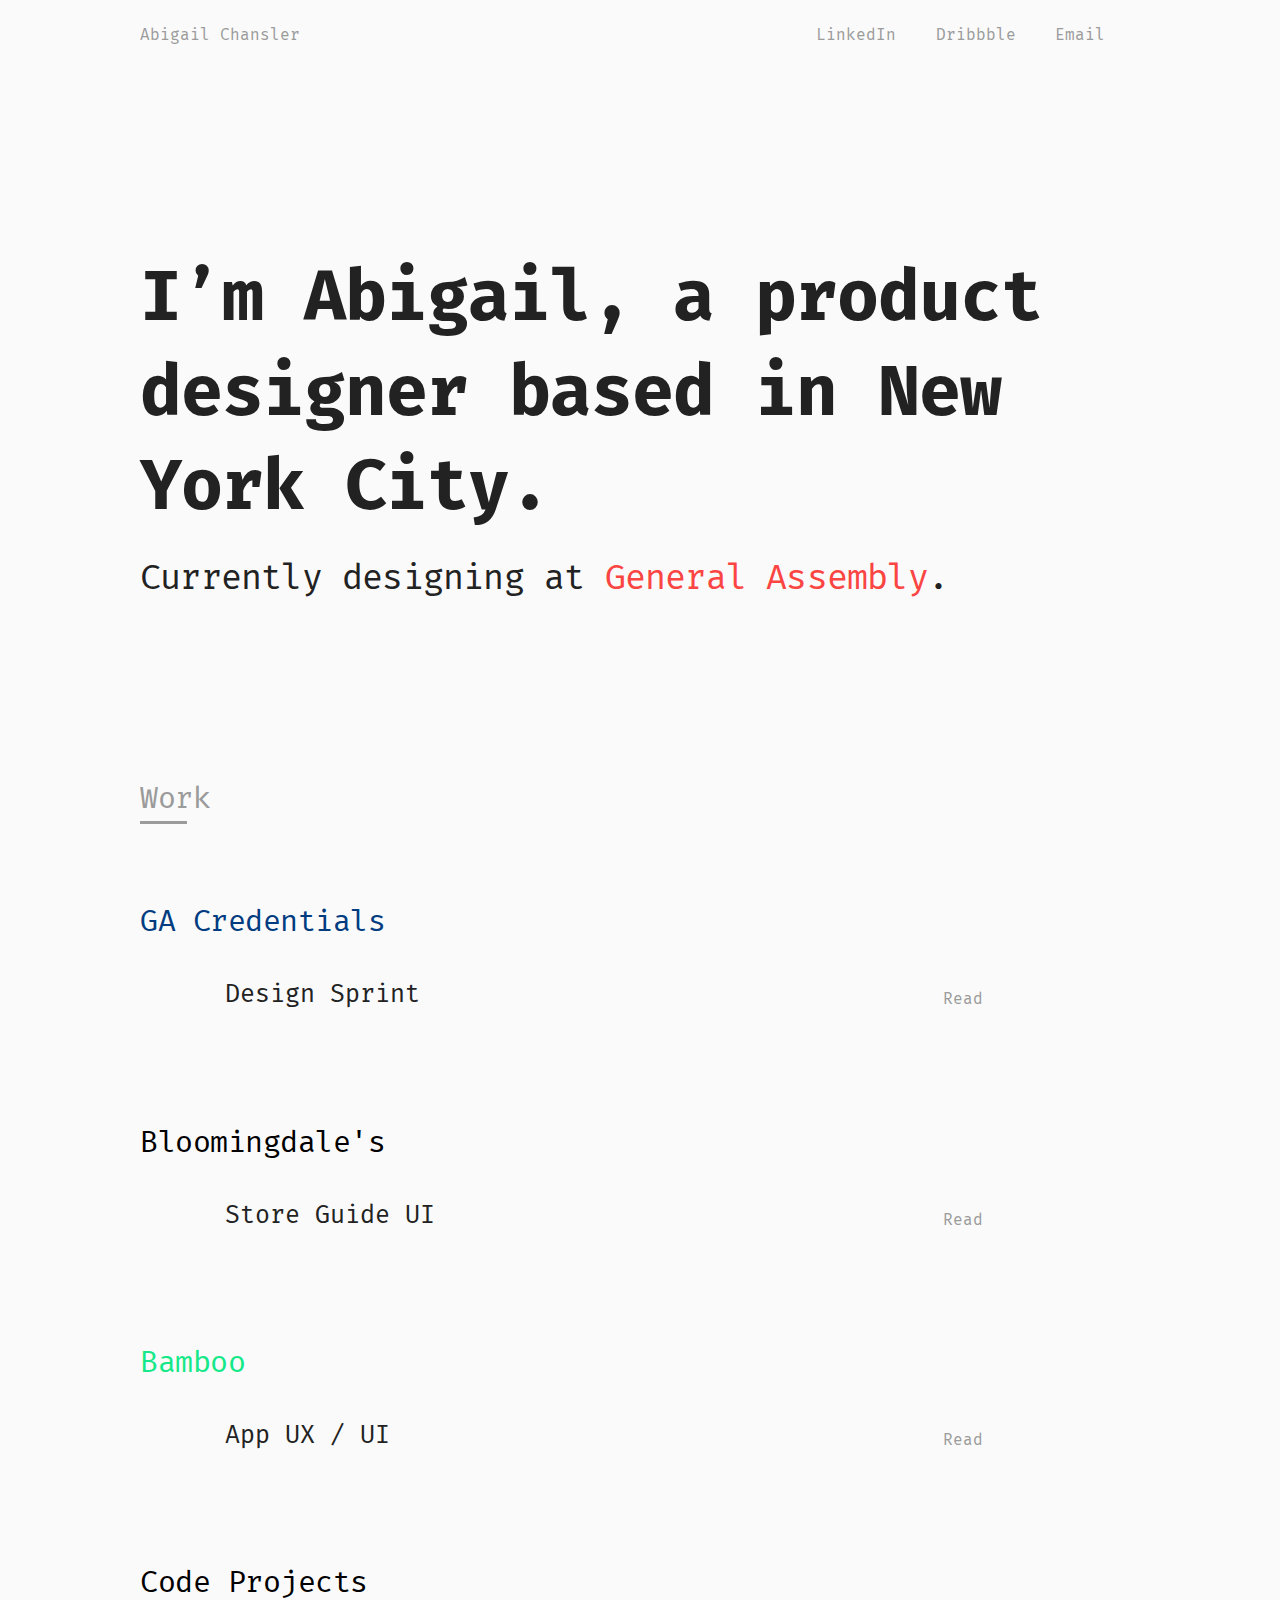
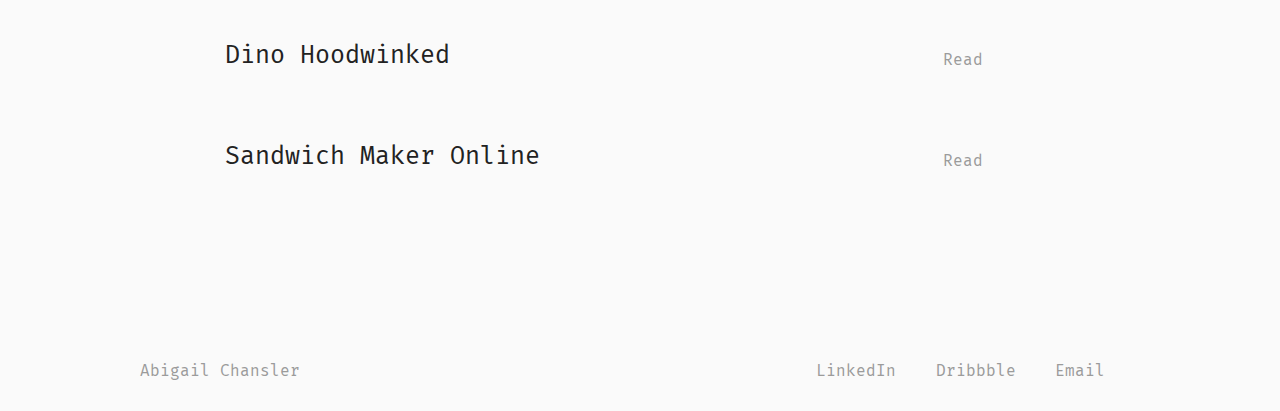
==== index.html @ c6ce8532 "fixed redlines" ====
<!DOCTYPE html>
<html lang="en">
<head>

  <!-- Basic Page Needs
  –––––––––––––––––––––––––––––––––––––––––––––––––– -->
  <meta charset="utf-8">
  <title>Abigail Chansler :)</title>
  <meta name="description" content="">
  <meta name="author" content="">

  <!-- Mobile Specific Metas
  –––––––––––––––––––––––––––––––––––––––––––––––––– -->
  <meta name="viewport" content="width=device-width, initial-scale=1">

  <!-- FONT
  –––––––––––––––––––––––––––––––––––––––––––––––––– -->
  <link href="https://fonts.googleapis.com/css?family=Fira+Mono:400,700|Open+Sans" rel="stylesheet">

  <!-- CSS
  –––––––––––––––––––––––––––––––––––––––––––––––––– -->
  <link rel="stylesheet" href="css/normalize.css">
  <link rel="stylesheet" href="css/skeleton.css">
  <link rel="stylesheet" href="css/style.css">

  <!-- Favicon
  –––––––––––––––––––––––––––––––––––––––––––––––––– -->
  <link rel="icon" type="image/png" href="images/favicon.png">

</head>
<body>

  <!-- Primary Page Layout
  –––––––––––––––––––––––––––––––––––––––––––––––––– -->
  <div class="container">
    <div class="row">
      <div class = "nav">
        <div class = "five columns">
          <p class = "footerType">Abigail Chansler</p>
        </div>
        <div class = "seven columns u-pull-right right mobileAlign">
          <a href = "https://www.linkedin.com/in/abigail-chansler-6417b580/" target = "blank" class = "marginNav linkedIn">LinkedIn</a>
          <a href = "https://dribbble.com/abigail-chansler" target = "blank" class = "marginNav dribbble">Dribbble</a>
          <a onclick="copyToClipboard('#copy')" target="_top" class = "marginNav email">Email</a>
          <p class = 'show' id = "copy">aachansler@gmail.com </p>
          <!-- change this to a hover with email address -->
        </div>
      </div>
    </div>
    <div class = "row">
      <div class = "twelve columns hero">
        <h1>I’m Abigail, a product designer based in New York City.</h1>
        <h4 class = "mobilePad">Currently designing at <a href = "https://generalassemb.ly/" target = "blank" class = "gaColor">General Assembly</a>.</h4>
      </div>
    </div>
    <div class="row" id = "work">
      <div class = "one columns">
        <h5 class = "workType">Work</h5>
      </div>
    </div>
    <div class = "row">
        <div class = "twelve columns">
        <h5><a href = "https://generalassemb.ly/credentials" class = "credsColor" target = "blank">GA Credentials</a></h5>
        </div>
      </div>
        <div class = "row">
          <div class = "twelve columns caseStudy caseStudyTop designTitle title">
            <div class = "six columns title">
              <h6 class = "fe1SprintTitle">Design Sprint<span class = "designSprintFullStudy show"> (kind of)</span></h6></a>
            </div>
            <div class = "five columns link">
              <a class = "u-pull-right read designSprintFullStudyReadLink closeDesign">Read</a>
            </div>
          </div>
        </div>
        <div class = "designSprintFullStudy show">
          <div class = "row">
            <div class = "twelve columns">
              <p>Credentials is an assessment tool where individuals can take assessments in web development, digital marketing, or data science and analytics to show their true skills in those fields. The assessments are most commonly used as part of a company's hiring process or in company wide employee training training.</span></p>
              <p>Usage of our Front End Web Development Level 1 assessment, which tests skills in HTML and CSS, was increased drastically and we needed to build a way to allow test takers to view their score, and understand why they received that grade.
                Because we needed a solution quickly, I proposed that we try a Design Sprint. The whole team couldn’t take a week off of their work to help so I came up with a shortened version that fit our needs. The Sprint consisted of 5 day, each day being dedicated to a different part of the process.
              </p>
            </div>
          </div>
          <div class = "row">
            <div class = "twelve columns">
              <h6 class = "sectionHeading">Day 1 - Problem Understanding Day</h6>
            </div>
          </div>
          <div class = "row">
            <div class = "twelve columns">
              <p>Day 1 was dedicated to understanding the problem that we set out to solve. After reviewing product requirements, I reviewed research, user interviews, and usability testing notes from a similar feature that we had previously built. Armed with this information, I was able to define the users that would interact with this new feature, and create simple user flows that the team could use as a jumping off point when we all got together. </p>
              <p>After working through a “How Might We” exercise, I came away with a defined problem to solve, that we referred back to multiple times during the 5 day sprint. I also recorded a list of questions that we hoped to answer after usability testing on day 5, which we added to along the week.</p>
            </div>
          </div>
          <div class = "row">
            <div class = "seven columns">
              <img class = "relative howmightweimage hideForMobile" src = "images/HowMightWeQuestions.png">
            </div>
            <div class = "five columns winningQuestionsBullets">
              <h6>Winning questions</h6>
              <ul>
                <li>How might we translate a number/score into a level of skill?</li>
                <li>How might we explain what the test taker had to do vs what the test taker did do?</li>
              </ul>
            </div>
          </div>
          <div class = "row">
            <div class = "twelve columns">
              <p>After we picked the questions that we wanted to focus on during this short time, I further defined the problem into a goal that we used as our north star. </p>
            </div>
          </div>
          <div class = "row">
            <div class = "eight columns">
              <img class = "offset-by-three columns definedProblemImage" src = "images/definedproblem.png">
            </div>
          </div>
          <div class = "row">
            <div class = "twelve columns">
              <p>After we had a defined problem that the team agreed on, I explored user flows from all of our users points of view.</p>
            </div>
          </div>
          <div class = "row">
            <div class = "two columns">
              <small class = "candidateCaption">candidate</small>
            </div>
            <div class = "ten columns">
              <img class = "relative flows" src = "images/candidate-does-well.png">
            </div>
          </div>
          <div class = "row">
            <div class = "two columns">
              <small class = "thmCaption">technical hiring manager</small>
            </div>
            <div class = "ten columns">
              <img class = "relative flows" src = "images/HM-did-well.png">
            </div>
          </div>
          <div class = "row">
            <div class = "two columns">
              <small class = "recruiterCaption">recruiter</small>
            </div>
            <div class = "ten columns">
              <img class = "relative flows" src = "images/recruiter-did-well.png">
            </div>
          </div>
          <div class = "row">
            <div class = "twelve columns">
              <p>We also kept a list of questions that we wanted to answer by the end of the sprint, and updated this list daily.</p>
            </div>
          </div>
          <div class = "row">
            <div class = "eight columns">
              <img class = "offset-by-three columns" src = "images/questions-we-want-answered.png">
            </div>
          </div>
          <div class = "row">
            <div class = "twelve columns">
              <h6 class = "sectionHeading">Day 2 - <span class = "strikethrough">Sketch Day</span> Example Collection Day</h6>
            </div>
          </div>
          <div class = "row">
            <div class = "twelve columns">
              <p> The original plan on day 2 was to hold a workshop with my product team where we could all get together and sketch our ideas, but because my team wasn’t focusing on the sprint full time, we ended up using Day 2 as a inspiration and example collecting day, so they could continue with their work. Because half of my team was remote, I compiled the examples together in a Google Slide presentation, so everyone could contribute.</p>
            </div>
          </div>
          <div class = "row example">
            <div class = "one column">
              <small class = "exampleType">ex.1</small>
            </div>
            <div class = "five columns">
              <img src = "images/example_1.png">
            </div>
            <div class = "one column">
              <small class = "exampleType">ex.2</small>
            </div>
            <div class = "five columns">
              <img src = "images/example_2.png">
            </div>
          </div>
          <div class = "row example">
            <div class = "one column">
              <small class = "exampleType">ex.3</small>
            </div>
            <div class = "five columns">
              <img src = "images/example_3.png">
            </div>
            <div class = "one column">
              <small class = "exampleType">ex.4</small>
            </div>
            <div class = "five columns">
              <img src = "images/example_4.png">
            </div>
          </div>
          <div class = "row example">
            <div class = "one column">
              <small class = "exampleType">ex.5</small>
            </div>
            <div class = "five columns">
              <img src = "images/example_5.png">
            </div>
            <div class = "one column">
              <small class = "exampleType">ex.6</small>
            </div>
            <div class = "five columns">
              <img src = "images/example_6.png">
            </div>
          </div>
          <div class = "row">
            <div class = "twelve columns">
              <h6 class = "sectionHeading">Day 3 - Sketch Day</h6>
            </div>
          </div>
          <div class = "row">
            <div class = "twelve columns">
              <p>On day 3 I held a workshop with the everyone on the team so that we could share our collected inspiration, and start sketching. When we shared our examples, we told the group why we thought that it was a successful solution, and each jotted down a few rough ideas that we could reference while sketching. We then started the Crazy 8 exercise, where everyone takes a piece of paper, break it into 8 sections, and sketches an idea in a section for 1 minute.</p>
            </div>
          </div>
          <div class = "row example">
            <div class = "one column">
              <small class = "crazy8Type">crazy 8.1</small>
            </div>
            <div class = "five columns">
              <img src = "images/crazy8_1.png">
            </div>
            <div class = "one column">
              <small class = "crazy8Type">crazy 8.2</small>
            </div>
            <div class = "five columns">
              <img src = "images/crazy8_2.png">
            </div>
          </div>
          <div class = "row example">
            <div class = "one column">
              <small class = "crazy8Type">crazy 8.3</small>
            </div>
            <div class = "five columns">
              <img src = "images/crazy8_3.png">
            </div>
            <div class = "one column">
              <small class = "crazy8Type">crazy 8.4</small>
            </div>
            <div class = "five columns">
              <img src = "images/crazy8_4.png">
            </div>
          </div>
          <div class = "refinedSketches">
            <div class = "row">
              <div class = "twelve columns">
                <p>Next, each member of the group picked their favorite Crazy 8 to refine into a single idea. After we presented our refined sketches, we individually voted on the pieces that we thought most successfully solved the problem at hand. <a class = "blueLink seeVotes switchLinkVotes">See the votes ◕ ◡ ◕</a>.</p>
              </div>
            </div>
            <div class  = "row">
              <div class = "twelve columns">
                <img class = "votes show" src = "images/votes.png">
              </div>
              <div class = "twelve columns">
                <img class = "fullSketches" src = "images/full_sketches.png">
              </div>
            </div>
            <div class = "row">
              <div class = "five columns">
                <p class = "finalSketchExplaination">After the workshop ended, I took the components that had the highest votes, and create a final sketch that I would prototype on day 4 in addition to storyboards depicting how we would introduce the prototype to our usability testers, who represented all of our use types.
                  The final sketch was a score report that includes the test takers overall score, description of the assessment, tabs that display the test takers work at the required breakpoints, and a slider that allowed the user to compare their work against the design spec.
                </p>
                <div class = "relative prototypeScenarios">
                  <div class = "row">
                    <img class = "relative candidateScenarioImage scenarioWidth" src = "images/candidate_scenario_prototype_flow.png">
                  </div>
                  <small class = "scenarioMargin">candidate <br>scenario</small>
                  <div class = "row">
                    <img class = "relative scenarioWidth" src = "images/technicle_hiring_scenario_prototype_flow.png">
                  </div>
                  <small class = "scenarioMarginTech">technicle hiring <br>manager scenario</small>
                  <div class = "row">
                    <img class = "relative scenarioWidth" src = "images/non_tech_scenario_prototype_flow.png">
                  </div>
                  <small class = "scenarioMargin">recruiter <br>scenario</small>
                </div>
              </div>
              <div class = "two columns">
                <small class = "finalSketchCaption">final sketch</small>
              </div>
              <div class = "five columns">
                <img class = "relative finalSketchImage" src = "images/fullSketchDesignSprint.png">
              </div>
            </div>
            <div class = "row">
              <div class = "twelve columns">
                <h6 class="sectionHeading">Day 4 - Prototype Day</h6>
                <p>Because of the interactive components of the design, I couldn't find a prototyping tool that would allow me to create a realistic mockup quickly so I decided to prototype using code. You can explore the prototype below.</p>
                <p>I also create interview scenarios and scripts to prepare for day 5.</p>
              </div>
            </div>
            <div class = "row">
              <div class = "three columns">
                <small class = "scenariosScriptsCaption">scenarios for testing</small>
              </div>
              <div class = "nine columns">
                <img class = "scenariosScripts"src = "images/testing_scenarios.png">
              </div>
            </div>
            <div class = "row">
              <small>prototype</small>
            </div>
            <div class = "row">
              <div class = "twelve columns">
                <img class = "redlines hideForClickRedlines" src = "images/redlines.png">
              </div>
            </div>
            <div class = "row" id = "prototype">
              <div class = "twelve columns">
                <iframe scrolling="no" src="prototype/index.html">
                  <p>Your browser does not support iframes :(.</p>
                </iframe>
              </div>
            </div>
            <div class = "row">
              <div class = "twelve columns">
                <h6 class = "sectionHeading">Day 5 - Usability Test Day</h6>
                <p>We held usability tests with people that represented each of our personas: a non technical hiring manager, a engineering manager, and a test taker.<a href = "#prototype" class="blueLink switchLinkFeedback" id = "seeRedlines"> Look at the feedback ๏_๏</a>.</p>
              </div>
            </div>
            <div class = "row">
              <div class = "twelve columns">
                <h6 class = "sectionHeading">Post Sprint</h6>
                <p>Because of the great feedback that we got on the prototype, we were able to make the necessary changes to ship a really clear page to our clients quickly. I’m still monitoring interaction through heatmaps, and user feedback and we’ll keep iterating on this as necessary. The final score report is below.   </p>
              </div>
            </div>
            <div class = "row finalScoreReport">
              <div class = "twelve columns">
                <img src = "images/final_score_report.png">
              </div>
            </div>
            <div class = "row">
              <div class = "twelve columns">
                <h4 class = "thankYouCopy">Thank you! Read more &#8595;</h4>
              </div>
            </div>
        </div>
        </div>

<!-- this is the end of the accordion div for creds -->

    <div class = "row">
      <div class = "twelve columns">
        <h5 class = "menuTitle"><a href = "https://www.bloomingdales.com/" target = "blank" class = "blackColor">Bloomingdale's</a></h5>
      </div>
      <div class = "accordion">
        <div class = "twelve columns caseStudy caseStudyTop bloomingdalesTitle title">
        <div class = "six columns noMarginLeft">
          <h6 class = "bloomingdalesTitle">Store Guide UI</h6>
        </div>
        <div class = "five columns">
          <a class = "u-pull-right read bloomingdalesFullStudyReadLink closeBloomingdales">Read</a>
        </div>
      </div>
        <div class = "bloomingdalesFullCaseStudy show">
      <div class = "row">
        <div class = "twelve columns">
          <p>The Bloomingdale’s brick and mortar stores are a constant source of confusion for both customers and store associates. For customers, the sheer size of the stores can be intimidating, and searching for a specific brand in a sea clothing can be extremely time consuming. Store associates are constantly asked the same logistical questions, which distracts them from helping customers shop and purchase items. Because of these issues, Bloomingdale's requested that we design a Store Guide for the app that would alleviate some of the customer in-store pain points, and that could be built upon with future iterations.</p>
        </div>
      </div>
      <div class = "row">
        <div class = "twelve columns">
          <img src = "images/0_all_store_mode.png">
        </div>
      </div>
      <div class = "row">
        <div class = "twelve columns">
          <h6 class = "sectionHeading">Marketorial</h6>
          <p>To announce the new feature, I designed a “marketorial” page when the user opens the app for the first time after the Store Guide is launched. The user will be able to interact with the Store Guide on this screen.</p>
        </div>
      </div>
      <div class = "row AppImages">
        <div class = "four columns offset-by-four">
          <img src = "images/1_mareketorial.gif">
        </div>
      </div>
      <div class = "row AppImages">
        <div class = "four columns">
          <img src = "images/2_banner_home.gif">
        </div>
        <div class = "four columns">
          <img src = "images/3_store_mode.png">
        </div>
        <div class = "four columns">
          <img src = "images/4_banner_pdp.png">
        </div>
      </div>
      <div class = "row">
        <div class = "twelve columns">
          <h6 class = "sectionHeading">Store Guide</h6>
          <p>The actual Store Guide page answers the questions that customers ask associates most frequently in the store. Customers would often ask about specific products, but could rarely find an associate to help them, so we surfaced that "scan an item" feature, which was previously hidden in the search bar on the homepage of the app. This allows the user to get more product information, such as size and color availability on their own.</p>
        </div>
      </div>
      <div class = "row AppImages">
        <div class = "four columns">
          <img src = "images/store_mode_guide1.png">
        </div>
        <div class = "four columns">
          <img src = "images/store_mode_guide2.png">
        </div>
        <div class = "four columns">
          <img src = "images/store_mode_guide3.png">
        </div>
      </div>
      <div class = "row">
        <div class = "twelve columns">
          <h6 class = "sectionHeading">Finding Store Details</h6>
          <p>Finding store details, and exactly what that designers a store sold, was a huge problem for customers that prefer to shop in store rather than online. We implemented a find a store page that can be accessed outside of the stores, and would save the store that was visited the most frequently under “My Preferred Store”. Within the store details, the user can view the Store Directory, which would show the user the brands that are sold in a particular store.</p>
        </div>
      </div>
      <div class = "row AppImages">
        <div class = "four columns">
          <img src = "images/find_a_store.png">
        </div>
        <div class = "four columns">
          <img src = "images/store_details1.png">
        </div>
        <div class = "four columns">
          <img src = "images/store_directory.png">
        </div>
      </div>
      <div class = "row">
        <div class = "twelve columns">
          <h6 class = "sectionHeading">Notification Inbox</h6>
          <p>The idea of personalization at Bloomingdale’s is growing, so we wanted to let our app users know about things that are relevant to them, such as specific sales and events. The demand for the “Buy Online, Pickup in Store” feature is also increasing, but as is the confusion around where exactly to pick up the items as each store is different. To give individual users exactly the information they need that's personal to them,we designed a notification center that can be accessed on the homepage of the app.</p>
        </div>
      </div>
      <div class = "row AppImages">
        <div class = "four columns">
          <img src = "images/message_home.png">
        </div>
        <div class = "four columns">
          <img src = "images/notifications_inbox.png">
        </div>
        <div class = "four columns">
          <img src = "images/empty_inbox.png">
        </div>
      </div>
      <div class = "row">
        <div class = "twelve columns">
          <h4 class = "thankYouCopy">Thank you! Read more &#8595;</h4>
        </div>
      </div>
    </div>

    <div class = "row">
        <div class = "twelve columns">
          <h5 class = "menuTitle"><a href = "http://bamboochat.co/" target = "blank" class = "bambooColor">Bamboo</a><span class = "bambooFullStudy show"> is a chat app that allows users to get paired up with other users to achieve their goals.</span></h5>
        </div>
          <div class = "twelve columns caseStudy caseStudyTop bambooTitle title">
            <div class = "six columns noMarginLeft">
              <h6 class = "bambooTitle">App UX / UI</h6>
            </div>
            <div class = "five columns">
              <a class = "u-pull-right read bambooFullStudyReadLink closeBamboo">Read</a>
            </div>
          </div>
        <div class = "row bambooFullCaseStudy show">
          <div class = "twelve columns">
            <p>With 47% of Americans setting a New Years resolution annually, and only 8% following through with their goals, it’s obvious that something is missing. With all of the goal keeping apps out there, it’s clear that tracking your goal isn't the problem. As we dove deeper, we found that people who are embedded in social groups that are encouraging and supportive actually stick to their goals, and make positive changes. With this information in mind, we created Bamboo, an iOS chat app that pairs people together, so that they can help one another achieve their goals.</p>
          </div>
          <div class = "row">
            <div class = "twelve columns">
              <h6 class = "sectionHeading">Wireframes</h6>
              <p>Because not only setting out to achieve your goal, but helping someone else along the way can be intimidating, I design Bamboo’s user journey to be purposefully simple and familiar. When the user signs up for the first time, they are introduced to BamBot, a bot that walks them through the sign up process through a chat, familiarizing the user with this format. BamBot is an important part of Bamboo, as he introduces the user to their buddy, and also checks up on the user throughout their time using the app, prompting interactions with their buddy.</p>
            </div>
          </div>
          <div class = "row">
            <div class = "twelve columns">
              <img class = "bambooWirefamesImage" src = "images/wireframes_bamboo.png">
            </div>
          </div>
          <div class = "row">
            <div class = "twelve columns">
              <h6 class = "sectionHeading">Visual Design</h6>
              <p>Starting on a lofty goal can be scary, so I designed Bamboo to feel fun and friendly. For the logo and icon, I wanted Bamboo to stand out in a sea of other messaging apps, who’s ubiquitous chat icons made the individual apps feel like one in the same, but to also make the user know that Bamboo is a messaging app. To achieve this, I combined the shapes of a chat bubble and a leaf. I also created a friendly panda mascot, who is used to describe Bamboo’s process and the most popular goals, working out more, eating healthier, and saving money.</p>
            </div>
          </div>
          <div class = "row">
            <div class = "twelve columns">
              <h6 class = "sectionHeading">Mascots</h6>
              <img class = "mascotsImage" src = "images/mascots_bamboo.png">
            </div>
          </div>
          <!-- visual design  -->
          <div class = "row">
            <div class = "twelve columns">
              <h6 class = "sectionHeading">App Design</h6>
            </div>
          </div>
          <div class = "row">
            <div class = "four columns offset-by-four columns">
              <img src = "images/0_landing_page_1.png">
            </div>
          </div>
          <div class = "row AppImages">
            <div class = "four columns">
              <img src = "images/1_onboarding_1.png">
            </div>
            <div class = "four columns">
              <img src = "images/2_onboarding_2.png">
            </div>
            <div class = "four columns">
              <img src = "images/3_onboarding_3.png">
            </div>
          </div>
          <div class = "row AppImages">
            <div class = "four columns">
              <img src = "images/4_sign_in-.png">
            </div>
            <div class = "four columns">
              <img src = "images/4.1_sign_in_filled.png">
            </div>
            <div class = "four columns">
              <img src = "images/4.2_sign_in_error.png">
            </div>
          </div>
          <div class = "row AppImages">
            <div class = "four columns bambooAppDescriptionsCheckup">
              <h6>Sign Up</h6>
              <p>To get the user adjusting to interacting with BamBot right away, the sign up process is in the form of a chat.</p>
            </div>
            <div class = "four columns">
              <img src = "images/5_bambot_chat.png">
            </div>
            <div class = "four columns">
              <img src = "images/bamboo_btn_interaction.gif">
            </div>
          </div>
          <div class = "row AppImages">
            <div class = "four columns">
              <img src = "images/5.3_bambot_chat.png">
            </div>
            <div class = "four columns">
              <img src = "images/5.4_bambot_chat_keyboard.png">
            </div>
            <div class = "four columns">
              <img src = "images/5.5_bambot_chat.png">
            </div>
          </div>
          <div class = "row AppImages">
            <div class = "four columns bambooAppDescriptionsCheckup">
              <h6>Check Up</h6>
              <p>BamBot will checkup on the user throughout their goal to make sure that they are on track, and to prompt the two buddies to talk to one another.</p>
            </div>
            <div class = "four columns">
              <img src = "images/6_bambot_chat_checkup.png">
            </div>
            <div class = "four columns">
              <img src = "images/6.3_bambot_chat_checkup_btn_interaction.png">
            </div>
          </div>
          <div class = "row AppImages">
            <div class = "four columns bambooAppDescriptionsGoal">
              <h6>Goal Hub</h6>
              <p>The Hub is where the user can track at their progress and find the chats that correlate to their goal. I designed an active Hub screen, a completed Hub screen, and an empty Hub screen.</p>
            </div>
            <div class = "four columns">
              <img src = "images/7_multiple_goals.png">
            </div>
            <div class = "four columns">
              <img src = "images/8_filled_hub_one_goal.png">
            </div>
          </div>
          <div class = "row AppImages">
            <div class = "four columns">
              <img src = "images/8.1_hub_goal_complete_one_goal.png">
            </div>
            <div class = "four columns">
              <img src = "images/8.2_hub_goal_empty_one_goal.png">
            </div>
          </div>
          <div class = "row">
            <div class = "twelve columns">
              <h4 class = "thankYouCopy">Thank you! Read more &#8595;</h4>
            </div>
          </div>
        </div>
      </div>

      <div class = "row">
          <div class = "twelve columns">
            <h5 class = "menuTitle"><a href = "https://github.com/achansler?tab=repositories" target = "blank" class = "blackColor">Code Projects</a><span class = "bambooFullStudy show"> is a chat app that allows users to get paired up with other users to achieve their goals.</span></h5>
          </div>
            <div class = "twelve columns caseStudy caseStudyTop githubTitle title">
              <div class = "six columns noMarginLeft">
                <h6 class = "githubTitle">Dino Hoodwinked</h6>
              </div>
              <div class = "five columns">
                <a class = "u-pull-right read githubFullStudyReadLink closeGithub">Read</a>
              </div>
            </div>
            <div class = "row githubFullStudy show">
              <div class = "twelve columns">
                <p>Dino Hoodwinked is a game that takes place during the meteor shower that caused the dinosaurs to go extinct. The player must collect as many leaves as possible, and hide under the rock to be saved. The game was built with the help of the Phaser library.</p>
              </div>
              <div class = "row">
                <div class = "six columns">
                  <h6><a href = "https://aachansler.github.io/dino-hoodwinked/" target = "blank">Play Dino Hoodwinked</a></h6>
                </div>
                <div class = "six columns">
                  <h6><a href = "https://github.com/achansler/dino-hoodwinked">See the code</a></h6>
                </div>
              </div>
              <div class = "row">
                <div class = "twelve columns">
                  <h4 class = "thankYouCopy">Thank you! Read more &#8595;</h4>
                </div>
              </div>
            </div>
            <div class = "twelve columns caseStudy caseStudyTop githubTitle2 title">
              <div class = "six columns noMarginLeft">
                <h6 class = "githubTitle2">Sandwich Maker Online</h6>
              </div>
              <div class = "five columns">
                <a class = "u-pull-right read githubFullStudyReadLink2 closeGithub2">Read</a>
              </div>
            </div>
            <div class = "row githubFullStudy2 show">
              <div class = "twelve columns">
                <p>Sandwich Maker Online lets you build the sandwich of your dreams. Make with HTML, CSS, and JavaScript.</p>
              </div>
              <div class = "row">
                <div class = "six columns">
                  <h6><a href = "http://sandwichmaker.online/" target = "blank">Go to the Sandwich Maker</a></h6>
                </div>
                <div class = "six columns">
                  <h6><a href = "https://github.com/achansler/fewd-project" target = "blank">See the code</a></h6>
                </div>
              </div>
              <div class = "row">
                <div class = "twelve columns">
                  <a href = "#work" class = "thankYouCopyUp"><h4 class = "thankYouCopy">Thank you! Read more &#8593;</h4></a>
                </div>
              </div>
            </div>
        </div>

      <div class="row">
        <div class = "footer">
          <div class = "five columns">
            <p class = "footerType">Abigail Chansler</p>
          </div>
          <div class = "seven columns u-pull-right right mobileAlign">
            <a href = "https://www.linkedin.com/in/abigail-chansler-6417b580/" target = "blank" class = "marginNav linkedIn">LinkedIn</a>
            <a href = "https://dribbble.com/abigail-chansler" target = "blank" class = "marginNav dribbble">Dribbble</a>
            <a onclick="copyToClipboard('#copy')" target="_top" class = "marginNav email">Email</a>
            <p class = 'show' id = "copy">aachansler@gmail.com </p>
            <!-- change this to a hover with email address -->
          </div>
        </div>
      </div>
  </div> <!-- end of container -->

<script src="https://code.jquery.com/jquery-2.2.0.min.js" type="text/javascript"></script>
<script src="app.js" type="text/javascript" charset="utf-8"></script>
<script src="smoothscroll.js" type="text/javascript" charset="utf-8"></script>
<!-- <script src="jquery-ui.js" type="text/javascript" charset="utf-8"></script> -->
<!-- <script src="https://code.jquery.com/ui/1.12.1/jquery-ui.js"></script> -->



<!-- End Document
  –––––––––––––––––––––––––––––––––––––––––––––––––– -->
</body>
</html>
---- css/skeleton.css ----
/*
* Skeleton V2.0.4
* Copyright 2014, Dave Gamache
* www.getskeleton.com
* Free to use under the MIT license.
* http://www.opensource.org/licenses/mit-license.php
* 12/29/2014
*/


/* Table of contents
––––––––––––––––––––––––––––––––––––––––––––––––––
- Grid
- Base Styles
- Typography
- Links
- Buttons
- Forms
- Lists
- Code
- Tables
- Spacing
- Utilities
- Clearing
- Media Queries
*/


/* Grid
–––––––––––––––––––––––––––––––––––––––––––––––––– */
.container {
  position: relative;
  width: 100%;
  max-width: 1000px;
  margin: 0 auto;
  padding: 0 20px;
  box-sizing: border-box; }
.column,
.columns {
  width: 100%;
  float: left;
  box-sizing: border-box; }

/* For devices larger than 400px */
@media (min-width: 400px) {
  .container {
    width: 85%;
    padding: 0; }
}

/* For devices larger than 550px */
@media (min-width: 550px) {
  .container {
    width: 80%; }
  .column,
  .columns {
    margin-left: 4%; }
  .column:first-child,
  .columns:first-child {
    margin-left: 0; }

  .one.column,
  .one.columns                    { width: 4.66666666667%; }
  .two.columns                    { width: 13.3333333333%; }
  .three.columns                  { width: 22%;            }
  .four.columns                   { width: 30.6666666667%; }
  .five.columns                   { width: 39.3333333333%; }
  .six.columns                    { width: 48%;            }
  .seven.columns                  { width: 56.6666666667%; }
  .eight.columns                  { width: 65.3333333333%; }
  .nine.columns                   { width: 74.0%;          }
  .ten.columns                    { width: 82.6666666667%; }
  .eleven.columns                 { width: 91.3333333333%; }
  .twelve.columns                 { width: 100%; margin-left: 0; }

  .one-third.column               { width: 30.6666666667%; }
  .two-thirds.column              { width: 65.3333333333%; }

  .one-half.column                { width: 48%; }

  /* Offsets */
  .offset-by-one.column,
  .offset-by-one.columns          { margin-left: 8.66666666667%; }
  .offset-by-two.column,
  .offset-by-two.columns          { margin-left: 17.3333333333%; }
  .offset-by-three.column,
  .offset-by-three.columns        { margin-left: 26%;            }
  .offset-by-four.column,
  .offset-by-four.columns         { margin-left: 34.6666666667%; }
  .offset-by-five.column,
  .offset-by-five.columns         { margin-left: 43.3333333333%; }
  .offset-by-six.column,
  .offset-by-six.columns          { margin-left: 52%;            }
  .offset-by-seven.column,
  .offset-by-seven.columns        { margin-left: 60.6666666667%; }
  .offset-by-eight.column,
  .offset-by-eight.columns        { margin-left: 69.3333333333%; }
  .offset-by-nine.column,
  .offset-by-nine.columns         { margin-left: 78.0%;          }
  .offset-by-ten.column,
  .offset-by-ten.columns          { margin-left: 86.6666666667%; }
  .offset-by-eleven.column,
  .offset-by-eleven.columns       { margin-left: 95.3333333333%; }

  .offset-by-one-third.column,
  .offset-by-one-third.columns    { margin-left: 34.6666666667%; }
  .offset-by-two-thirds.column,
  .offset-by-two-thirds.columns   { margin-left: 69.3333333333%; }

  .offset-by-one-half.column,
  .offset-by-one-half.columns     { margin-left: 52%; }

}


/* Base Styles
–––––––––––––––––––––––––––––––––––––––––––––––––– */
/* NOTE
html is set to 62.5% so that all the REM measurements throughout Skeleton
are based on 10px sizing. So basically 1.5rem = 15px :) */
html {
  font-size: 62.5%; }
body {
  font-size: 1.6em; /* currently ems cause chrome bug misinterpreting rems on body element */
  line-height: 1.9;
  font-weight: 400;
  color: #222;
  background-color: #FAFAFA;
}



/* Typography
–––––––––––––––––––––––––––––––––––––––––––––––––– */
h1, h2, h3, h4, h5, h6 {
  margin-top: 0;
  margin-bottom: 0rem;
  font-weight: 300;
  color: #222222;
  font-family: 'Fira Mono', monospace;}
h1 { font-size: 7.0rem; line-height: 1.35;  letter-spacing: -.1rem; margin-bottom: 2rem; }
h2 { font-size: 5.0rem; line-height: 1.25; letter-spacing: -.1rem; }
h3 { font-size: 4.5rem; line-height: 1.3;  letter-spacing: -.1rem; }
h4 { font-size: 3.5rem; line-height: 1.35; letter-spacing: -.08rem; }
h5 { font-size: 3.0rem; line-height: 1.5;  letter-spacing: -.05rem; }
h6 { font-size: 2.3rem; line-height: 1.6;  letter-spacing: 0; }

/* Larger than phablet */
@media (min-width: 550px) {
  h1 { font-size: 7rem; font-family: 'Fira Mono', monospace; font-weight: 700; }
  h2 { font-size: 5.0rem; }
  h3 { font-size: 4.5rem; }
  h4 { font-size: 3.5rem; }
  h5 { font-size: 3.0rem; }
  h6 { font-size: 2.5rem;}
  p { font-size: 2.3rem; font-family: 'Open Sans', sans-serif;}
  small { font-size: 1.6rem; font-family: 'Fira Mono', monospace; font-weight: 400; color: #4A4A4A; display: inline-block; text-align: right; }
}




/* Links
–––––––––––––––––––––––––––––––––––––––––––––––––– */
a {
  color: #9b9b9b;
  text-decoration: none;
  font-family: 'Fira Mono', monospace;
  position: relative;
}



/* Lists
–––––––––––––––––––––––––––––––––––––––––––––––––– */
ul {
  list-style: disc; }
ol {
  list-style: decimal inside; }
ol, ul {
  padding-left: 0;
  margin-top: 0; }
ul ul,
ul ol,
ol ol,
ol ul {
  margin: 1rem 0 1rem 1rem;
  font-size: 90%; }
li {
  font-size: 2.3rem;
  margin: 30px 0px 30px 0px;
}



/* Spacing
–––––––––––––––––––––––––––––––––––––––––––––––––– */
button,
.button {
  margin-bottom: 1rem; }
input,
textarea,
select,
fieldset {
  margin-bottom: 1.5rem; }
pre,
blockquote,
dl,
figure,
table,
p,
ul,
ol,
form {
  margin-bottom: 2.5rem; }


*:focus {
    outline: none;
}

.right {
  text-align: right;
}




/* Utilities
–––––––––––––––––––––––––––––––––––––––––––––––––– */
.u--width {
  width: 100%;
  box-sizing: border-box; }
.u-max--width {
  max-width: 100%;
  box-sizing: border-box; }
.u-pull-right {
  float: right; }
.u-pull-left {
  float: left; }




/* Misc
–––––––––––––––––––––––––––––––––––––––––––––––––– */
hr {
  margin-top: 3rem;
  margin-bottom: 3.5rem;
  border-width: 0;
  border-top: 1px solid #E1E1E1; }


/* Clearing
–––––––––––––––––––––––––––––––––––––––––––––––––– */

/* Self Clearing Goodness */
.container:after,
.row:after,
.u-cf {
  content: "";
  display: table;
  clear: both; }




/* Larger than phablet (also point when grid becomes active) */
@media (min-width: 550px) {}

/* Larger than tablet */
@media (min-width: 750px) {}

/* Larger than desktop */
@media (min-width: 1000px) {}

/* Larger than Desktop HD */
@media (min-width: 1200px) {}
---- css/style.css ----
.footerType {
  font-size: 1.6rem;
  color: #9b9b9b;
  font-family: 'Fira Mono', monospace;
  display: inline-block;
  margin-top: 0px;
}

.strikethrough {
  text-decoration: line-through;
}

.sectionHeading {
  margin-top: 50px;
}

a:after {
  content: '';
  position: absolute;
  bottom: 0;
  left: 0;
  width: 0%;
  border-bottom: 2px solid;
  transition: 0.4s;
}


a:hover:after {
  width: 100%;
}

.title:hover a:after {
  width: 100%;
}

.gaColor {
  color: #FA4542;
}

.blackColor {
  color: #000000;
}

.fe1SprintTitle:hover,.credsColor {
  color: #013C81;
}

.bambooTitle:hover,.bambooColor {
  color: #14E888;
}

.workType {
  color: #9B9B9B;
  border-bottom: 3px solid #9b9b9b;
  margin-bottom: 75px;
}


.linkedIn:hover {
  color: #0084bf;
}

.dribbble:hover {
  color: #ea4c89;
}

.email:hover {
  color: #DA4A38;
}

.github:hover {
  color: #171515;
}


.blueLink {
  color: #013C81;
}

.bloomingdalesTitle:hover, .bambooTitle:hover, .fe1SprintTitle:hover, .designSprintFullStudyReadLink:hover, .email:hover {
  cursor: pointer;
}


.noMarginLeft {
  margin-left: 0%;
}

.marginNav {
  margin-right: 35px;
}

.hero {
  margin: 175px 0px 175px 0px;
}

.menuTitle {
  margin: 75px 0px 0px 0px;
}

.footer {
  margin: 150px 0px 50px 0px;
}

.nav {
  margin: 20px 0px 0px 0px;
}


.caseStudy {
  padding-right: 85px;
  padding-left: 85px;
}

.caseStudyTop {
  padding-top: 30px;
  padding-bottom: 30px;
}

.read {
  padding-top: 10px;
}

.show {
  display: none;
}

.hideForClickVotes {
  display: none;
}

.hideForClickRedlines {
  display: none;
}

img {
  width: 100%;
}

iframe {
  width: 100%;
  border: 1px solid #D8D8D8;
  height: 4700px;
  margin-top: 25px;
}

.Sketches {
  z-index: 0;
  margin-top: 30px;
}

.votes {
  position: absolute;
  margin-top: 30px;
}

.redlines {
  position: absolute;
  padding-top: 40px;
}

.finalScoreReport {
  background-color: #ffffff;
}

.howmightweimage{
  left: -220px;
  width: 700px;
}

.winningQuestionsBullets {
  margin-top: 283px;
}

.finalSketchImage {
  left: 0px;
  margin: 115px 0px 0px 0px;
  width: 616px;
}

.definedProblemImage {
  padding: 50px 0px 50px 0px;
}

.relative {
  position: relative;
}

.flows {
  left: 0px;
  width: 1041px;
  margin: 25px 0px 25px 0px;
}

.scenarioWidth {
  width: 538px;
  left: -220px;
}

.candidateCaption {
  margin-top: 64px;
}

.recruiterCaption {
  margin-top: 90px;
}

.thmCaption {
  margin-top: 47px;
}

.scenariosScriptsCaption {
  margin-top: 290px;
}

.example {
  margin: 60px 0px 60px 0px;
}

.exampleType {
  margin-top: 176px;
}

.crazy8Type {
  margin-top: 125px;
}

.thankYouCopy {
  margin: 150px 0px 30px 0px;
}

.scenarioMargin {
  margin: 20px 0px 35px 215px;
}

.scenarioMarginTech {
  margin: 20px 0px 35px 153px;
}

.candidateScenarioImage {
  margin-top: 260px;
}

.scenariosScripts {
  margin: 65px 0px 65px 0px;
}


.greenDot {
  background-color: #16CD5E;
  border-radius: 100%;
  width: 15px;
  height: 15px;
  display: inline-block;
}
.yellowDot {
  background-color: #F8E71C;
  border-radius: 100%;
  width: 15px;
  height: 15px;
  display: inline-block;
}

.finalSketchExplaination {
  padding-top: 125px;
}

.finalSketchCaption {
  padding-top: 1000px;
}

.bambooWirefamesImage {
 margin: 25px 0px 0px 0px;
}

.mascotsImage {
  margin: 40px 0px 0px 0px;
}

.AppImages {
  margin: 50px 0px 50px 0px;
}

.bambooAppDescriptionsCheckup {
  padding-top: 150px;
}

.bambooAppDescriptionsGoal {
  padding-top: 100px;
}

.hideForDesktop {
  display: none;
}

@media (max-width: 414px) {
  h1 { font-size: 5rem; font-family: 'Fira Mono', monospace; font-weight: 700; }
  h2 { font-size: 4rem; }
  h3 { font-size: 3.5rem; }
  h4 { font-size: 2.75rem; }
  h5 { font-size: 3.25rem; }
  h6 { font-size: 3rem;}
  p { font-size: 1.75rem; font-family: 'Open Sans', sans-serif;}
  small { font-size: 1.6rem; font-family: 'Fira Mono', monospace; font-weight: 400; color: #4A4A4A; display: inline-block; text-align: right; }

  .hero {
    margin: 75px 0px 75px 0px;
  }

  .mobileAlign {
    text-align: left;
  }

  .mobilePad {
    margin-bottom: 25px;
  }

  .caseStudy {
    padding-left: 25px;
    padding-right: 25px;
  }

  .read {
    display: none;
  }

  .footer {
    margin-top: 75px;
  }

  .hideForMobile {
    display: none;
  }

}
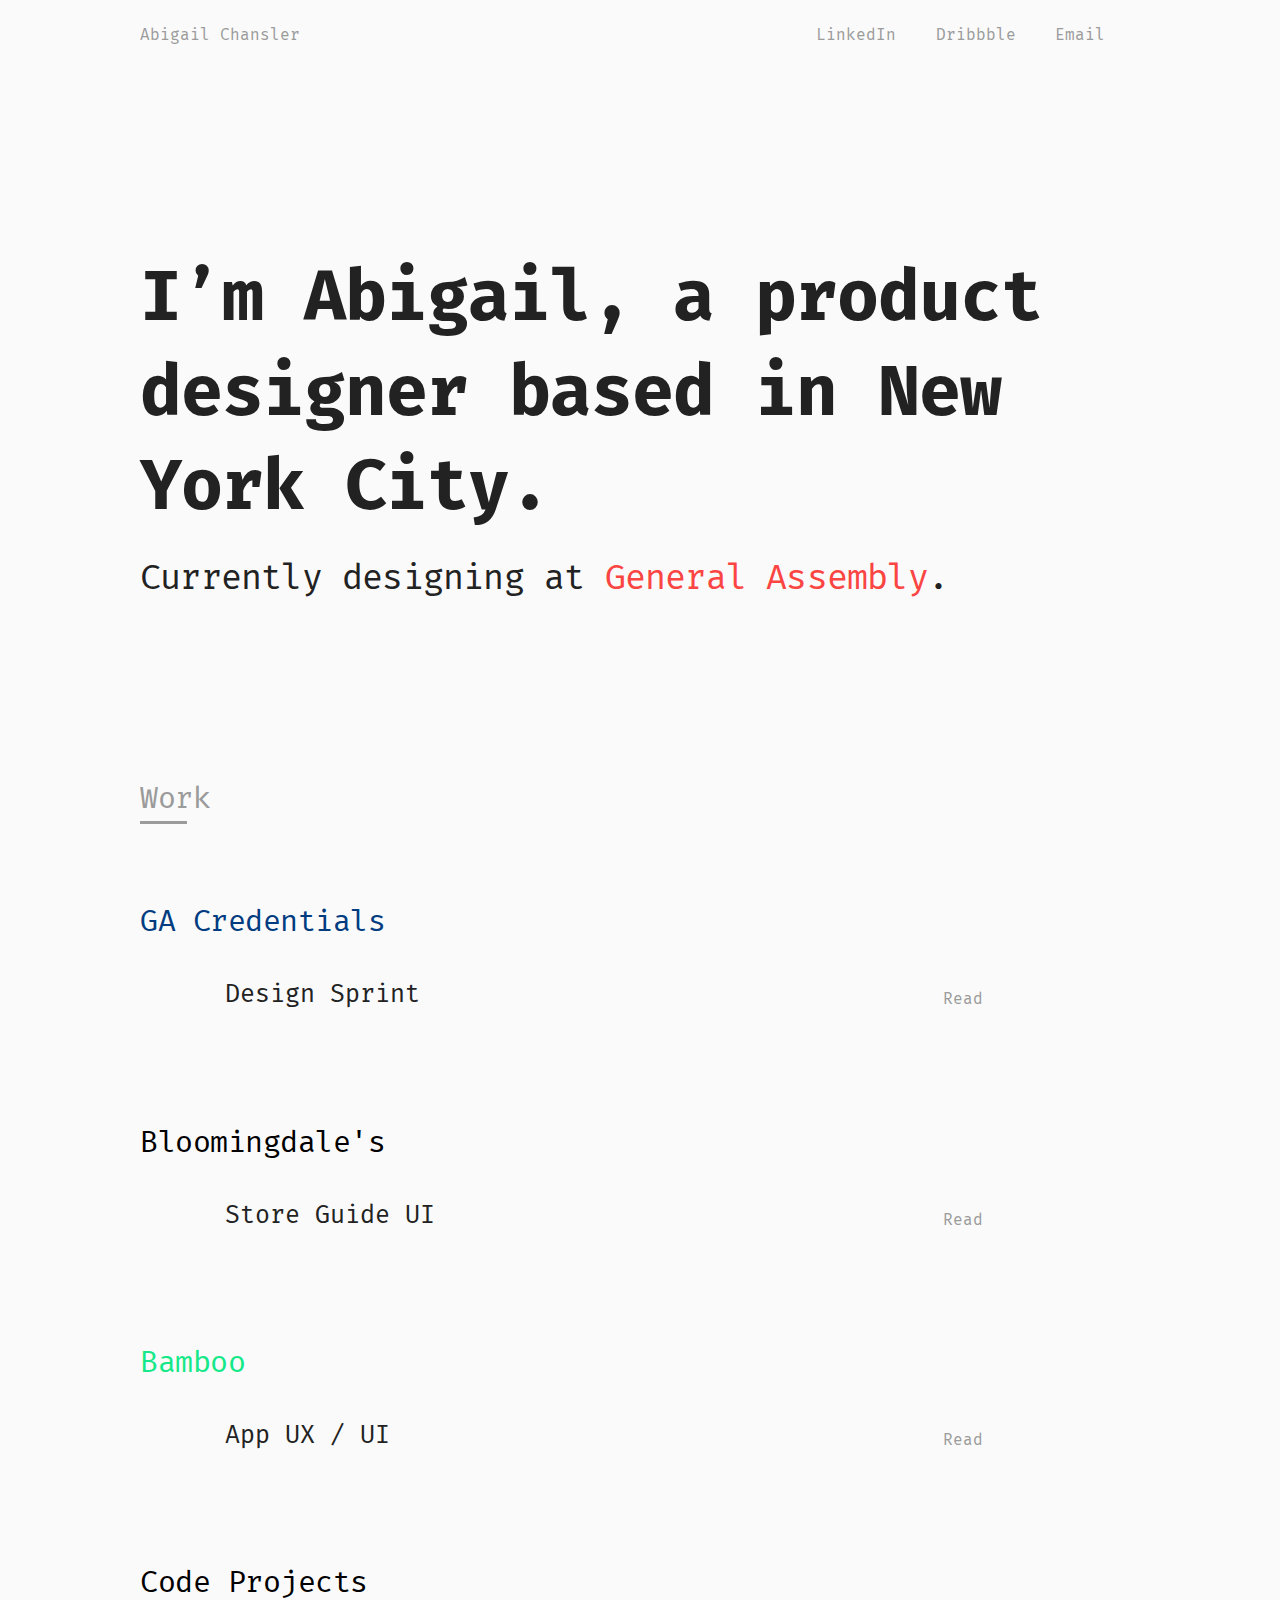
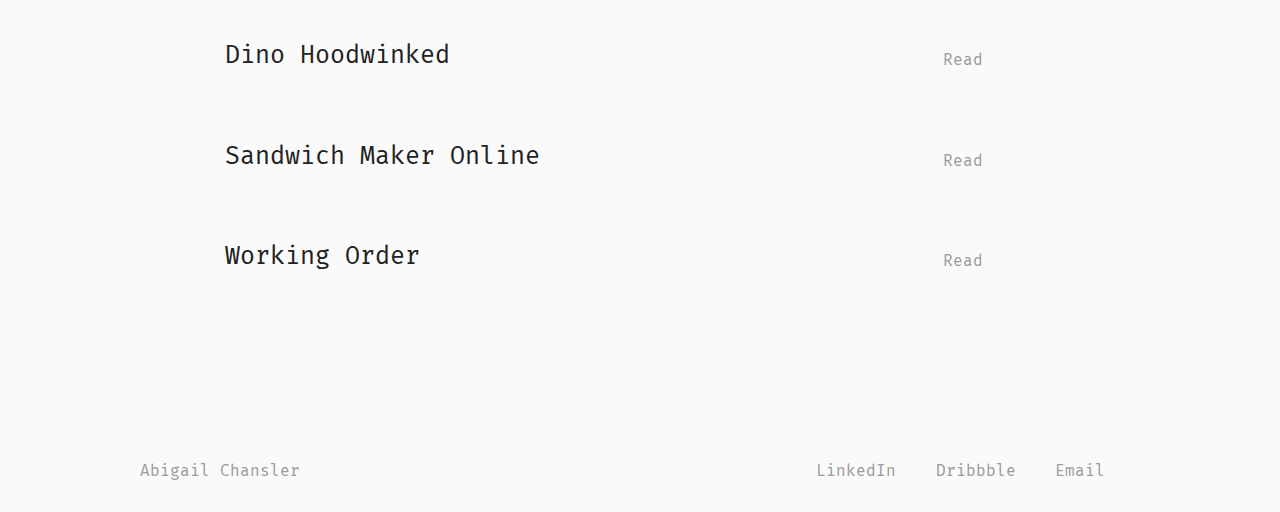
==== commit e93bc326: "updated links" ====
--- a/index.html
+++ b/index.html
@@ -15,7 +15,7 @@
 
   <!-- FONT
   –––––––––––––––––––––––––––––––––––––––––––––––––– -->
-  <link href="https://fonts.googleapis.com/css?family=Fira+Mono:400,700|Open+Sans" rel="stylesheet">
+  <link href="https://fonts.googleapis.com/css?family=Fira+Mono:400,700|Open+Sans:300,400" rel="stylesheet">
 
   <!-- CSS
   –––––––––––––––––––––––––––––––––––––––––––––––––– -->
@@ -77,10 +77,11 @@
           <div class = "row">
             <div class = "twelve columns">
               <p>Credentials is an assessment tool where individuals can take assessments in web development, digital marketing, or data science and analytics to show their true skills in those fields. The assessments are most commonly used as part of a company's hiring process or in company wide employee training training.</span></p>
-              <p>Usage of our Front End Web Development Level 1 assessment, which tests skills in HTML and CSS, was increased drastically and we needed to build a way to allow test takers to view their score, and understand why they received that grade.
-                Because we needed a solution quickly, I proposed that we try a Design Sprint. The whole team couldn’t take a week off of their work to help so I came up with a shortened version that fit our needs. The Sprint consisted of 5 day, each day being dedicated to a different part of the process.
-              </p>
-            </div>
+            </div>
+          </div>
+          <div class = "row">
+            <h6>The Problem</h6>
+            <p>Usage of the Front End Web Development Level 1 assessment, which tests skills in HTML and CSS, increased dramatically, but we didn't have a way to let test takers know their score. To design a score report I lead a modified <a class = "blueLink" href = "http://www.gv.com/sprint/">Design Sprint</a>.</p>
           </div>
           <div class = "row">
             <div class = "twelve columns">
@@ -89,8 +90,8 @@
           </div>
           <div class = "row">
             <div class = "twelve columns">
-              <p>Day 1 was dedicated to understanding the problem that we set out to solve. After reviewing product requirements, I reviewed research, user interviews, and usability testing notes from a similar feature that we had previously built. Armed with this information, I was able to define the users that would interact with this new feature, and create simple user flows that the team could use as a jumping off point when we all got together. </p>
-              <p>After working through a “How Might We” exercise, I came away with a defined problem to solve, that we referred back to multiple times during the 5 day sprint. I also recorded a list of questions that we hoped to answer after usability testing on day 5, which we added to along the week.</p>
+              <p>Day 1 was dedicated to understanding the problem that we set out to solve. I reviewed product requirements, user interviews, and previous usability testing notes. Armed with this information, I was able to define the users that would interact with this new feature, and create simple user flows. </p>
+              <p>After working through a “How Might We” exercise, I came away with a defined problem to solve. I also recorded a list of questions that we hoped to answer after usability testing on day 5, which we added to along the week.</p>
             </div>
           </div>
           <div class = "row">
@@ -107,7 +108,7 @@
           </div>
           <div class = "row">
             <div class = "twelve columns">
-              <p>After we picked the questions that we wanted to focus on during this short time, I further defined the problem into a goal that we used as our north star. </p>
+              <p>After we picked the questions that we wanted to focus on, I further defined the problem into a goal that we used as our north star. </p>
             </div>
           </div>
           <div class = "row">
@@ -124,29 +125,35 @@
             <div class = "two columns">
               <small class = "candidateCaption">candidate</small>
             </div>
-            <div class = "ten columns">
+          </div>
+          <div class = "row">
+            <div class = "tweleve columns">
               <img class = "relative flows" src = "images/candidate-does-well.png">
             </div>
           </div>
           <div class = "row">
-            <div class = "two columns">
+            <div class = "four columns">
               <small class = "thmCaption">technical hiring manager</small>
             </div>
-            <div class = "ten columns">
+          </div>
+          <div class = "row">
+            <div class = "twelve columns">
               <img class = "relative flows" src = "images/HM-did-well.png">
             </div>
           </div>
           <div class = "row">
-            <div class = "two columns">
-              <small class = "recruiterCaption">recruiter</small>
-            </div>
-            <div class = "ten columns">
+            <div class = "four columns">
+              <small class="thmCaption">recruiter</small>
+            </div>
+          </div>
+          <div class = "row">
+            <div class = "<twelve columns">
               <img class = "relative flows" src = "images/recruiter-did-well.png">
             </div>
           </div>
           <div class = "row">
             <div class = "twelve columns">
-              <p>We also kept a list of questions that we wanted to answer by the end of the sprint, and updated this list daily.</p>
+              <p>We kept a list of questions that we wanted to answer by the end of the sprint, and updated this list daily.</p>
             </div>
           </div>
           <div class = "row">
@@ -156,12 +163,12 @@
           </div>
           <div class = "row">
             <div class = "twelve columns">
-              <h6 class = "sectionHeading">Day 2 - <span class = "strikethrough">Sketch Day</span> Example Collection Day</h6>
-            </div>
-          </div>
-          <div class = "row">
-            <div class = "twelve columns">
-              <p> The original plan on day 2 was to hold a workshop with my product team where we could all get together and sketch our ideas, but because my team wasn’t focusing on the sprint full time, we ended up using Day 2 as a inspiration and example collecting day, so they could continue with their work. Because half of my team was remote, I compiled the examples together in a Google Slide presentation, so everyone could contribute.</p>
+              <h6 class = "sectionHeading">Day 2 - Example Collection Day</h6>
+            </div>
+          </div>
+          <div class = "row">
+            <div class = "twelve columns">
+              <p> We used Day 2 as a inspiration and example collecting day. Because half of my team was remote, I compiled the examples together in a Google Slide presentation, so everyone could contribute.</p>
             </div>
           </div>
           <div class = "row example">
@@ -213,7 +220,7 @@
           </div>
           <div class = "row">
             <div class = "twelve columns">
-              <p>On day 3 I held a workshop with the everyone on the team so that we could share our collected inspiration, and start sketching. When we shared our examples, we told the group why we thought that it was a successful solution, and each jotted down a few rough ideas that we could reference while sketching. We then started the Crazy 8 exercise, where everyone takes a piece of paper, break it into 8 sections, and sketches an idea in a section for 1 minute.</p>
+              <p>On day 3 I held a workshop with the team so that we could share our collected inspiration, and start sketching. After sharing our examples, we completed a <a class = "blueLink" href="https://designsprintkit.withgoogle.com/methods/sketch/crazy-8s/">Crazy 8 </a> sketching exercise. </p>
             </div>
           </div>
           <div class = "row example">
@@ -259,32 +266,40 @@
               </div>
             </div>
             <div class = "row">
-              <div class = "five columns">
+              <div class = "twelve columns">
                 <p class = "finalSketchExplaination">After the workshop ended, I took the components that had the highest votes, and create a final sketch that I would prototype on day 4 in addition to storyboards depicting how we would introduce the prototype to our usability testers, who represented all of our use types.
                   The final sketch was a score report that includes the test takers overall score, description of the assessment, tabs that display the test takers work at the required breakpoints, and a slider that allowed the user to compare their work against the design spec.
                 </p>
-                <div class = "relative prototypeScenarios">
-                  <div class = "row">
-                    <img class = "relative candidateScenarioImage scenarioWidth" src = "images/candidate_scenario_prototype_flow.png">
-                  </div>
-                  <small class = "scenarioMargin">candidate <br>scenario</small>
-                  <div class = "row">
-                    <img class = "relative scenarioWidth" src = "images/technicle_hiring_scenario_prototype_flow.png">
-                  </div>
-                  <small class = "scenarioMarginTech">technicle hiring <br>manager scenario</small>
-                  <div class = "row">
-                    <img class = "relative scenarioWidth" src = "images/non_tech_scenario_prototype_flow.png">
-                  </div>
-                  <small class = "scenarioMargin">recruiter <br>scenario</small>
-                </div>
-              </div>
-              <div class = "two columns">
-                <small class = "finalSketchCaption">final sketch</small>
-              </div>
-              <div class = "five columns">
-                <img class = "relative finalSketchImage" src = "images/fullSketchDesignSprint.png">
-              </div>
-            </div>
+              </div>
+            </div>
+            <div class = "row">
+              <small class = "six columns">
+                candidate scenario
+              </small>
+              <small class = "six columns">
+                final sketch
+              </small>
+            </div>
+            <div class = "row">
+              <div class = "six columns">
+                <img class = "sketchesTop prototypeMargin" src = "images/candidate_scenario_prototype_flow.png">
+                <small class = "six columns">
+                  technicle hiring manager scenario
+                </small>
+                <img class = "sketchesTop prototypeMargin" src = "images/technicle_hiring_scenario_prototype_flow.png">
+                <small class = "six columns">
+                  recruiter scenario
+                </small>
+                <img class = "sketchesTop prototypeMargin" src = "images/non_tech_scenario_prototype_flow.png">
+              </div>
+              <div class = "six columns">
+                <img class = "sketchesTop" src = "images/fullSketchDesignSprint.png">
+              </div>
+            </div>
+
+
+
+
             <div class = "row">
               <div class = "twelve columns">
                 <h6 class="sectionHeading">Day 4 - Prototype Day</h6>
@@ -621,14 +636,41 @@
             </div>
             <div class = "row githubFullStudy2 show">
               <div class = "twelve columns">
-                <p>Sandwich Maker Online lets you build the sandwich of your dreams. Make with HTML, CSS, and JavaScript.</p>
+                <p>Sandwich Maker Online lets you build the sandwich of your dreams. Made with HTML, CSS, and JavaScript.</p>
               </div>
               <div class = "row">
                 <div class = "six columns">
-                  <h6><a href = "http://sandwichmaker.online/" target = "blank">Go to the Sandwich Maker</a></h6>
+                  <h6><a href = "https://achansler.github.io/fewd-project/" target = "blank">Go to the Sandwich Maker</a></h6>
                 </div>
                 <div class = "six columns">
                   <h6><a href = "https://github.com/achansler/fewd-project" target = "blank">See the code</a></h6>
+                </div>
+              </div>
+              <div class = "row">
+                <div class = "twelve columns">
+                  <h4 class = "thankYouCopy">Thank you! Read more &#8595;</h4>
+                </div>
+              </div>
+            </div>
+
+            <div class = "twelve columns caseStudy caseStudyTop githubTitle2 title">
+              <div class = "six columns noMarginLeft">
+                <h6 class = "githubTitle3">Working Order</h6>
+              </div>
+              <div class = "five columns">
+                <a class = "u-pull-right read githubFullStudyReadLink3 closeGithub3">Read</a>
+              </div>
+            </div>
+            <div class = "row githubFullStudy3 show">
+              <div class = "twelve columns">
+                <p>Working Order is an active nutrition company. Their first product is a collagen protein water. This website is a custom Shopify template.</p>
+              </div>
+              <div class = "row">
+                <div class = "six columns">
+                  <h6><a href = "https://www.drinkworkingorder.com/" target = "blank">Go to workingorder.com</a></h6>
+                </div>
+                <div class = "six columns">
+                  <h6><a href = "https://github.com/achansler/WorkingOrder" target = "blank">See the code</a></h6>
                 </div>
               </div>
               <div class = "row">
--- a/css/skeleton.css
+++ b/css/skeleton.css
@@ -153,7 +153,7 @@
   h4 { font-size: 3.5rem; }
   h5 { font-size: 3.0rem; }
   h6 { font-size: 2.5rem;}
-  p { font-size: 2.3rem; font-family: 'Open Sans', sans-serif;}
+  p { font-size: 2.3rem; font-family: 'Open Sans', sans-serif; font-weight: 300;}
   small { font-size: 1.6rem; font-family: 'Fira Mono', monospace; font-weight: 400; color: #4A4A4A; display: inline-block; text-align: right; }
 }
 
--- a/css/style.css
+++ b/css/style.css
@@ -72,9 +72,15 @@
   color: #171515;
 }
 
+.secondaryList {
+  padding-left: 15px;
+}
+
 
 .blueLink {
   color: #013C81;
+  font-family: 'Open Sans', sans-serif;
+  font-weight: 300;
 }
 
 .bloomingdalesTitle:hover, .bambooTitle:hover, .fe1SprintTitle:hover, .designSprintFullStudyReadLink:hover, .email:hover {
@@ -88,6 +94,10 @@
 
 .marginNav {
   margin-right: 35px;
+}
+
+.bullets {
+  margin: 25px 0px 25px 0px;
 }
 
 .hero {
@@ -163,39 +173,24 @@
   background-color: #ffffff;
 }
 
-.howmightweimage{
-  left: -220px;
-  width: 700px;
-}
 
 .winningQuestionsBullets {
   margin-top: 283px;
 }
 
-.finalSketchImage {
-  left: 0px;
-  margin: 115px 0px 0px 0px;
-  width: 616px;
+.sketchesTop {
+  margin: 20px;
+}
+
+.prototypeMargin {
+  margin-bottom: 75px;
 }
 
 .definedProblemImage {
   padding: 50px 0px 50px 0px;
 }
 
-.relative {
-  position: relative;
-}
-
-.flows {
-  left: 0px;
-  width: 1041px;
-  margin: 25px 0px 25px 0px;
-}
-
-.scenarioWidth {
-  width: 538px;
-  left: -220px;
-}
+
 
 .candidateCaption {
   margin-top: 64px;
@@ -261,13 +256,11 @@
   display: inline-block;
 }
 
-.finalSketchExplaination {
+
+.prototypeScenarios {
   padding-top: 125px;
 }
 
-.finalSketchCaption {
-  padding-top: 1000px;
-}
 
 .bambooWirefamesImage {
  margin: 25px 0px 0px 0px;
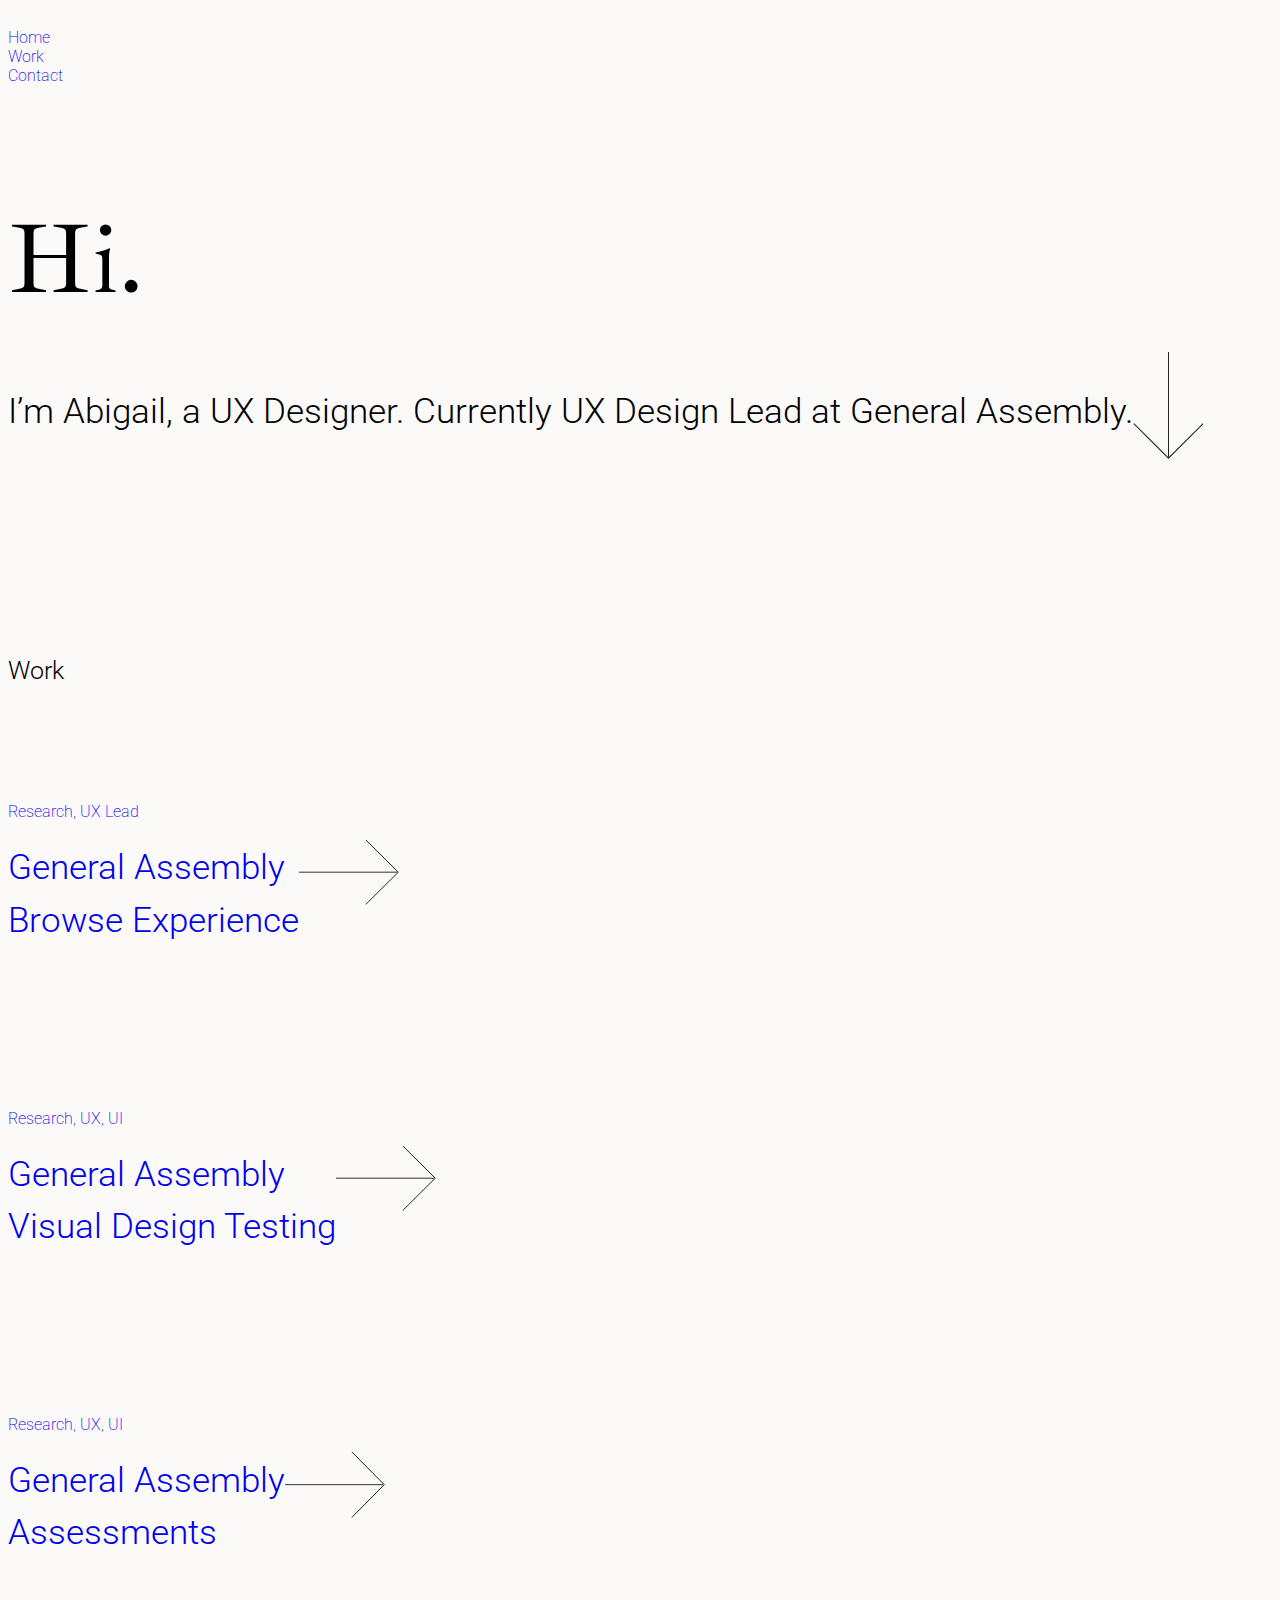
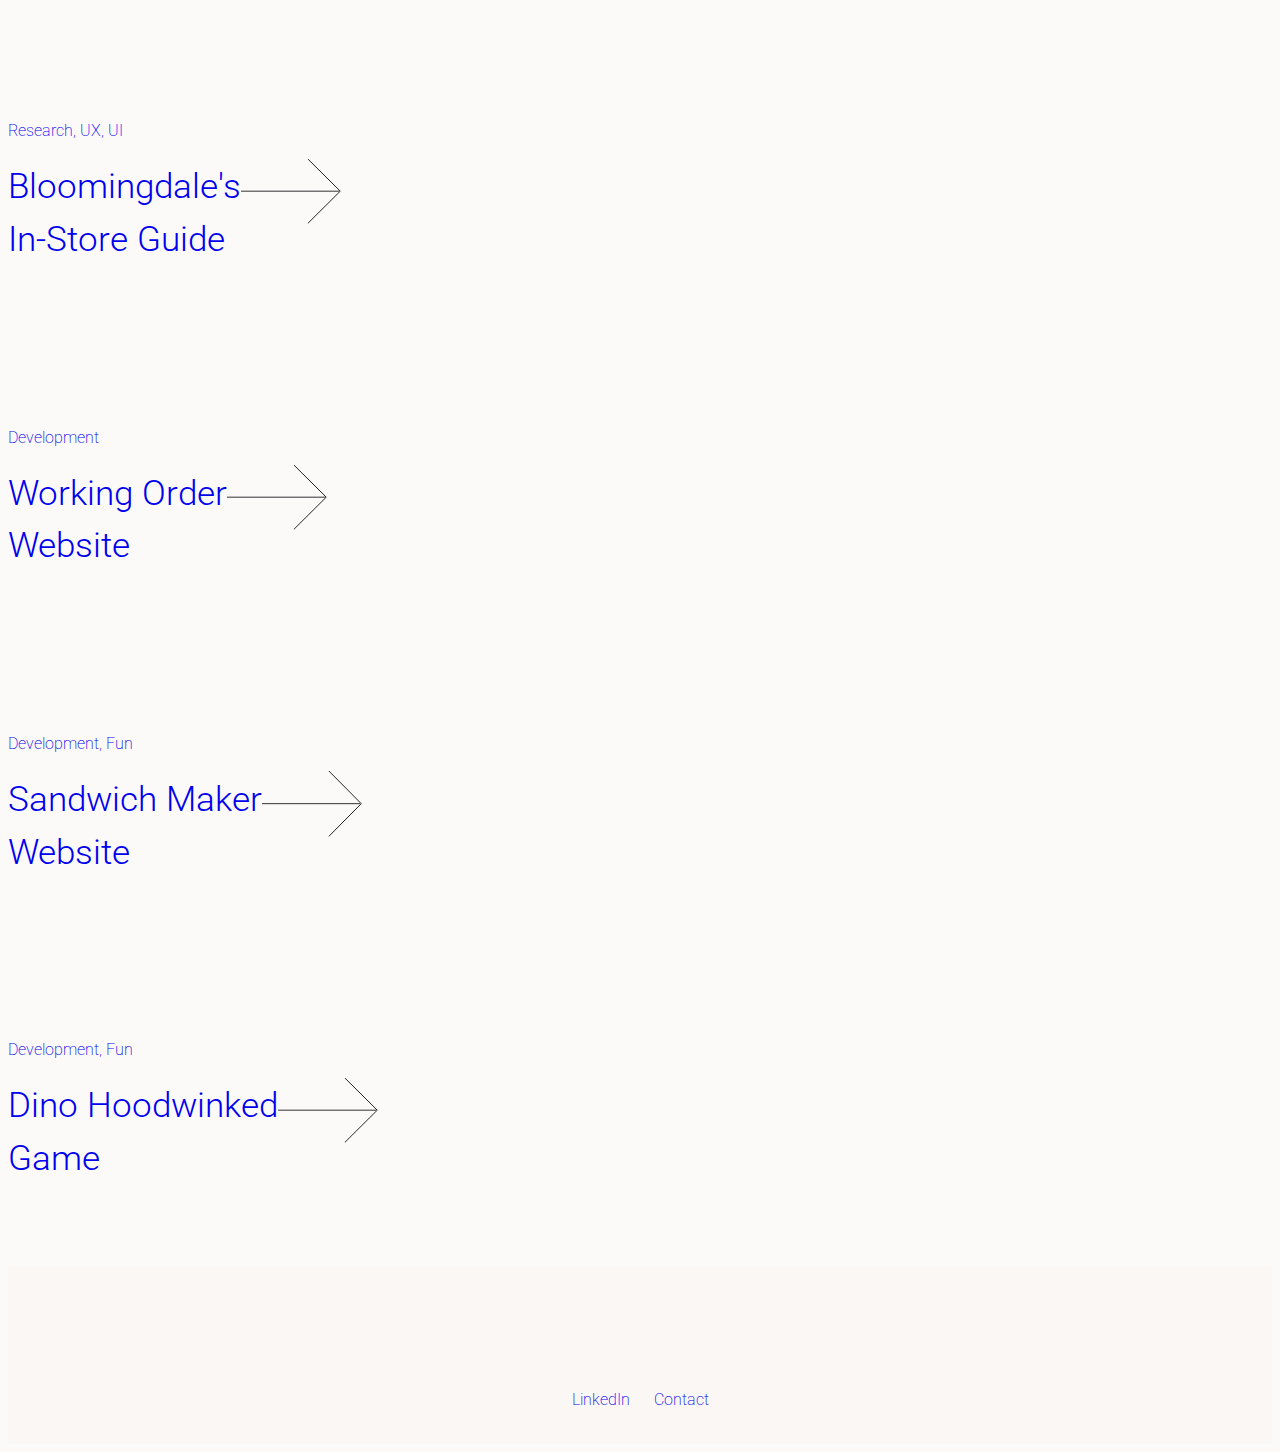
==== commit 2e2dd527: "updated files" ====
--- a/index.html
+++ b/index.html
@@ -1,711 +1,154 @@
 <!DOCTYPE html>
-<html lang="en">
-<head>
 
-  <!-- Basic Page Needs
-  –––––––––––––––––––––––––––––––––––––––––––––––––– -->
-  <meta charset="utf-8">
-  <title>Abigail Chansler :)</title>
-  <meta name="description" content="">
-  <meta name="author" content="">
-
-  <!-- Mobile Specific Metas
-  –––––––––––––––––––––––––––––––––––––––––––––––––– -->
-  <meta name="viewport" content="width=device-width, initial-scale=1">
-
-  <!-- FONT
-  –––––––––––––––––––––––––––––––––––––––––––––––––– -->
-  <link href="https://fonts.googleapis.com/css?family=Fira+Mono:400,700|Open+Sans:300,400" rel="stylesheet">
-
-  <!-- CSS
-  –––––––––––––––––––––––––––––––––––––––––––––––––– -->
-  <link rel="stylesheet" href="css/normalize.css">
-  <link rel="stylesheet" href="css/skeleton.css">
-  <link rel="stylesheet" href="css/style.css">
-
-  <!-- Favicon
-  –––––––––––––––––––––––––––––––––––––––––––––––––– -->
-  <link rel="icon" type="image/png" href="images/favicon.png">
-
-</head>
-<body>
-
-  <!-- Primary Page Layout
-  –––––––––––––––––––––––––––––––––––––––––––––––––– -->
-  <div class="container">
-    <div class="row">
-      <div class = "nav">
-        <div class = "five columns">
-          <p class = "footerType">Abigail Chansler</p>
+<html>
+  <head>
+    <title>Abigail Chansler</title>
+    <meta name="viewport" content="width=device-width, initial-scale=1.0, maximum-scale=1">
+    <link rel="stylesheet" type="text/css" href="styles.css" />
+    <link rel="stylesheet" type="text/css" href="grid/simple-grid.css" />
+    <link href="https://fonts.googleapis.com/css?family=Ibarra+Real+Nova|Roboto:300&display=swap" rel="stylesheet">
+    <link rel="apple-touch-icon" sizes="57x57" href="images/apple-icon-57x57.png">
+    <link rel="apple-touch-icon" sizes="60x60" href="images/apple-icon-60x60.png">
+    <link rel="apple-touch-icon" sizes="72x72" href="images/apple-icon-72x72.png">
+    <link rel="apple-touch-icon" sizes="76x76" href="images/apple-icon-76x76.png">
+    <link rel="apple-touch-icon" sizes="114x114" href="images/apple-icon-114x114.png">
+    <link rel="apple-touch-icon" sizes="120x120" href="images/apple-icon-120x120.png">
+    <link rel="apple-touch-icon" sizes="144x144" href="images/apple-icon-144x144.png">
+    <link rel="apple-touch-icon" sizes="152x152" href="images/apple-icon-152x152.png">
+    <link rel="apple-touch-icon" sizes="180x180" href="images/apple-icon-180x180.png">
+    <link rel="icon" type="image/png" sizes="192x192"  href="images/android-icon-192x192.png">
+    <link rel="icon" type="image/png" sizes="32x32" href="images/favicon-32x32.png">
+    <link rel="icon" type="image/png" sizes="96x96" href="images/favicon-96x96.png">
+    <link rel="icon" type="image/png" sizes="16x16" href="images/favicon-16x16.png">
+    <link rel="manifest" href="images/manifest.json">
+    <meta name="msapplication-TileColor" content="#ffffff">
+    <meta name="msapplication-TileImage" content="/ms-icon-144x144.png">
+    <meta name="theme-color" content="#ffffff">
+  </head>
+  <body>
+    <div class="container">
+      <div class="row nav">
+        <div class="col-2 col-offset-1">
+          <a href="index.html">Home</a>
         </div>
-        <div class = "seven columns u-pull-right right mobileAlign">
-          <a href = "https://www.linkedin.com/in/abigail-chansler-6417b580/" target = "blank" class = "marginNav linkedIn">LinkedIn</a>
-          <a href = "https://dribbble.com/abigail-chansler" target = "blank" class = "marginNav dribbble">Dribbble</a>
-          <a onclick="copyToClipboard('#copy')" target="_top" class = "marginNav email">Email</a>
-          <p class = 'show' id = "copy">aachansler@gmail.com </p>
-          <!-- change this to a hover with email address -->
+        <div class="col-1 col-offset-6">
+          <a href="index.html#work">Work</a>
+        </div>
+        <div class="col-1">
+          <a href="contact.html">Contact</a>
         </div>
       </div>
-    </div>
-    <div class = "row">
-      <div class = "twelve columns hero">
-        <h1>I’m Abigail, a product designer based in New York City.</h1>
-        <h4 class = "mobilePad">Currently designing at <a href = "https://generalassemb.ly/" target = "blank" class = "gaColor">General Assembly</a>.</h4>
-      </div>
-    </div>
-    <div class="row" id = "work">
-      <div class = "one columns">
-        <h5 class = "workType">Work</h5>
-      </div>
-    </div>
-    <div class = "row">
-        <div class = "twelve columns">
-        <h5><a href = "https://generalassemb.ly/credentials" class = "credsColor" target = "blank">GA Credentials</a></h5>
+      <div class="row space_top">
+        <div class="col-4 col-offset-1">
+          <h1>Hi.</h1>
         </div>
       </div>
-        <div class = "row">
-          <div class = "twelve columns caseStudy caseStudyTop designTitle title">
-            <div class = "six columns title">
-              <h6 class = "fe1SprintTitle">Design Sprint<span class = "designSprintFullStudy show"> (kind of)</span></h6></a>
-            </div>
-            <div class = "five columns link">
-              <a class = "u-pull-right read designSprintFullStudyReadLink closeDesign">Read</a>
-            </div>
+      <div class="row d-flex space_bottom_double">
+        <div class="col-4 col-offset-1">
+          <h3 class="h3_jumbo">I’m Abigail, a UX Designer. Currently UX Design Lead at General Assembly.</a>
+        </div>
+        <div class="col-1 bottom">
+          <img src="images/arrow_down.svg" />
+        </div>
+      </div>
+      <div class="row space_top">
+        <div class="col-12 col-offset-1">
+          <h4 id="work">Work</h4>
+        </div>
+      </div>
+      <a class="next_arrow_home" href="GA_browse.html">
+        <div class="row space background_home d-flex align-items-center">
+          <div class="col-4 col-offset-1">
+            <p>Research, UX Lead</p>
+            <h3 class="h3_home">General Assembly</h3>
+            <h3 class="h3_home">Browse Experience</h3>
+          </div>
+          <div class="col-2 col-offset-5">
+            <img class="next_arrow" src="images/arrow_right.svg" />
           </div>
         </div>
-        <div class = "designSprintFullStudy show">
-          <div class = "row">
-            <div class = "twelve columns">
-              <p>Credentials is an assessment tool where individuals can take assessments in web development, digital marketing, or data science and analytics to show their true skills in those fields. The assessments are most commonly used as part of a company's hiring process or in company wide employee training training.</span></p>
-            </div>
+      </a>
+      <a class="next_arrow_home" href= "GA_visual.html" >
+        <div class="row space background_home d-flex align-items-center">
+          <div class="col-4 col-offset-1">
+            <p>Research, UX, UI</p>
+            <h3 class="h3_home">General Assembly</h3>
+            <h3 class="h3_home">Visual Design Testing</h3>
           </div>
-          <div class = "row">
-            <h6>The Problem</h6>
-            <p>Usage of the Front End Web Development Level 1 assessment, which tests skills in HTML and CSS, increased dramatically, but we didn't have a way to let test takers know their score. To design a score report I lead a modified <a class = "blueLink" href = "http://www.gv.com/sprint/">Design Sprint</a>.</p>
-          </div>
-          <div class = "row">
-            <div class = "twelve columns">
-              <h6 class = "sectionHeading">Day 1 - Problem Understanding Day</h6>
-            </div>
-          </div>
-          <div class = "row">
-            <div class = "twelve columns">
-              <p>Day 1 was dedicated to understanding the problem that we set out to solve. I reviewed product requirements, user interviews, and previous usability testing notes. Armed with this information, I was able to define the users that would interact with this new feature, and create simple user flows. </p>
-              <p>After working through a “How Might We” exercise, I came away with a defined problem to solve. I also recorded a list of questions that we hoped to answer after usability testing on day 5, which we added to along the week.</p>
-            </div>
-          </div>
-          <div class = "row">
-            <div class = "seven columns">
-              <img class = "relative howmightweimage hideForMobile" src = "images/HowMightWeQuestions.png">
-            </div>
-            <div class = "five columns winningQuestionsBullets">
-              <h6>Winning questions</h6>
-              <ul>
-                <li>How might we translate a number/score into a level of skill?</li>
-                <li>How might we explain what the test taker had to do vs what the test taker did do?</li>
-              </ul>
-            </div>
-          </div>
-          <div class = "row">
-            <div class = "twelve columns">
-              <p>After we picked the questions that we wanted to focus on, I further defined the problem into a goal that we used as our north star. </p>
-            </div>
-          </div>
-          <div class = "row">
-            <div class = "eight columns">
-              <img class = "offset-by-three columns definedProblemImage" src = "images/definedproblem.png">
-            </div>
-          </div>
-          <div class = "row">
-            <div class = "twelve columns">
-              <p>After we had a defined problem that the team agreed on, I explored user flows from all of our users points of view.</p>
-            </div>
-          </div>
-          <div class = "row">
-            <div class = "two columns">
-              <small class = "candidateCaption">candidate</small>
-            </div>
-          </div>
-          <div class = "row">
-            <div class = "tweleve columns">
-              <img class = "relative flows" src = "images/candidate-does-well.png">
-            </div>
-          </div>
-          <div class = "row">
-            <div class = "four columns">
-              <small class = "thmCaption">technical hiring manager</small>
-            </div>
-          </div>
-          <div class = "row">
-            <div class = "twelve columns">
-              <img class = "relative flows" src = "images/HM-did-well.png">
-            </div>
-          </div>
-          <div class = "row">
-            <div class = "four columns">
-              <small class="thmCaption">recruiter</small>
-            </div>
-          </div>
-          <div class = "row">
-            <div class = "<twelve columns">
-              <img class = "relative flows" src = "images/recruiter-did-well.png">
-            </div>
-          </div>
-          <div class = "row">
-            <div class = "twelve columns">
-              <p>We kept a list of questions that we wanted to answer by the end of the sprint, and updated this list daily.</p>
-            </div>
-          </div>
-          <div class = "row">
-            <div class = "eight columns">
-              <img class = "offset-by-three columns" src = "images/questions-we-want-answered.png">
-            </div>
-          </div>
-          <div class = "row">
-            <div class = "twelve columns">
-              <h6 class = "sectionHeading">Day 2 - Example Collection Day</h6>
-            </div>
-          </div>
-          <div class = "row">
-            <div class = "twelve columns">
-              <p> We used Day 2 as a inspiration and example collecting day. Because half of my team was remote, I compiled the examples together in a Google Slide presentation, so everyone could contribute.</p>
-            </div>
-          </div>
-          <div class = "row example">
-            <div class = "one column">
-              <small class = "exampleType">ex.1</small>
-            </div>
-            <div class = "five columns">
-              <img src = "images/example_1.png">
-            </div>
-            <div class = "one column">
-              <small class = "exampleType">ex.2</small>
-            </div>
-            <div class = "five columns">
-              <img src = "images/example_2.png">
-            </div>
-          </div>
-          <div class = "row example">
-            <div class = "one column">
-              <small class = "exampleType">ex.3</small>
-            </div>
-            <div class = "five columns">
-              <img src = "images/example_3.png">
-            </div>
-            <div class = "one column">
-              <small class = "exampleType">ex.4</small>
-            </div>
-            <div class = "five columns">
-              <img src = "images/example_4.png">
-            </div>
-          </div>
-          <div class = "row example">
-            <div class = "one column">
-              <small class = "exampleType">ex.5</small>
-            </div>
-            <div class = "five columns">
-              <img src = "images/example_5.png">
-            </div>
-            <div class = "one column">
-              <small class = "exampleType">ex.6</small>
-            </div>
-            <div class = "five columns">
-              <img src = "images/example_6.png">
-            </div>
-          </div>
-          <div class = "row">
-            <div class = "twelve columns">
-              <h6 class = "sectionHeading">Day 3 - Sketch Day</h6>
-            </div>
-          </div>
-          <div class = "row">
-            <div class = "twelve columns">
-              <p>On day 3 I held a workshop with the team so that we could share our collected inspiration, and start sketching. After sharing our examples, we completed a <a class = "blueLink" href="https://designsprintkit.withgoogle.com/methods/sketch/crazy-8s/">Crazy 8 </a> sketching exercise. </p>
-            </div>
-          </div>
-          <div class = "row example">
-            <div class = "one column">
-              <small class = "crazy8Type">crazy 8.1</small>
-            </div>
-            <div class = "five columns">
-              <img src = "images/crazy8_1.png">
-            </div>
-            <div class = "one column">
-              <small class = "crazy8Type">crazy 8.2</small>
-            </div>
-            <div class = "five columns">
-              <img src = "images/crazy8_2.png">
-            </div>
-          </div>
-          <div class = "row example">
-            <div class = "one column">
-              <small class = "crazy8Type">crazy 8.3</small>
-            </div>
-            <div class = "five columns">
-              <img src = "images/crazy8_3.png">
-            </div>
-            <div class = "one column">
-              <small class = "crazy8Type">crazy 8.4</small>
-            </div>
-            <div class = "five columns">
-              <img src = "images/crazy8_4.png">
-            </div>
-          </div>
-          <div class = "refinedSketches">
-            <div class = "row">
-              <div class = "twelve columns">
-                <p>Next, each member of the group picked their favorite Crazy 8 to refine into a single idea. After we presented our refined sketches, we individually voted on the pieces that we thought most successfully solved the problem at hand. <a class = "blueLink seeVotes switchLinkVotes">See the votes ◕ ◡ ◕</a>.</p>
-              </div>
-            </div>
-            <div class  = "row">
-              <div class = "twelve columns">
-                <img class = "votes show" src = "images/votes.png">
-              </div>
-              <div class = "twelve columns">
-                <img class = "fullSketches" src = "images/full_sketches.png">
-              </div>
-            </div>
-            <div class = "row">
-              <div class = "twelve columns">
-                <p class = "finalSketchExplaination">After the workshop ended, I took the components that had the highest votes, and create a final sketch that I would prototype on day 4 in addition to storyboards depicting how we would introduce the prototype to our usability testers, who represented all of our use types.
-                  The final sketch was a score report that includes the test takers overall score, description of the assessment, tabs that display the test takers work at the required breakpoints, and a slider that allowed the user to compare their work against the design spec.
-                </p>
-              </div>
-            </div>
-            <div class = "row">
-              <small class = "six columns">
-                candidate scenario
-              </small>
-              <small class = "six columns">
-                final sketch
-              </small>
-            </div>
-            <div class = "row">
-              <div class = "six columns">
-                <img class = "sketchesTop prototypeMargin" src = "images/candidate_scenario_prototype_flow.png">
-                <small class = "six columns">
-                  technicle hiring manager scenario
-                </small>
-                <img class = "sketchesTop prototypeMargin" src = "images/technicle_hiring_scenario_prototype_flow.png">
-                <small class = "six columns">
-                  recruiter scenario
-                </small>
-                <img class = "sketchesTop prototypeMargin" src = "images/non_tech_scenario_prototype_flow.png">
-              </div>
-              <div class = "six columns">
-                <img class = "sketchesTop" src = "images/fullSketchDesignSprint.png">
-              </div>
-            </div>
-
-
-
-
-            <div class = "row">
-              <div class = "twelve columns">
-                <h6 class="sectionHeading">Day 4 - Prototype Day</h6>
-                <p>Because of the interactive components of the design, I couldn't find a prototyping tool that would allow me to create a realistic mockup quickly so I decided to prototype using code. You can explore the prototype below.</p>
-                <p>I also create interview scenarios and scripts to prepare for day 5.</p>
-              </div>
-            </div>
-            <div class = "row">
-              <div class = "three columns">
-                <small class = "scenariosScriptsCaption">scenarios for testing</small>
-              </div>
-              <div class = "nine columns">
-                <img class = "scenariosScripts"src = "images/testing_scenarios.png">
-              </div>
-            </div>
-            <div class = "row">
-              <small>prototype</small>
-            </div>
-            <div class = "row">
-              <div class = "twelve columns">
-                <img class = "redlines hideForClickRedlines" src = "images/redlines.png">
-              </div>
-            </div>
-            <div class = "row" id = "prototype">
-              <div class = "twelve columns">
-                <iframe scrolling="no" src="prototype/index.html">
-                  <p>Your browser does not support iframes :(.</p>
-                </iframe>
-              </div>
-            </div>
-            <div class = "row">
-              <div class = "twelve columns">
-                <h6 class = "sectionHeading">Day 5 - Usability Test Day</h6>
-                <p>We held usability tests with people that represented each of our personas: a non technical hiring manager, a engineering manager, and a test taker.<a href = "#prototype" class="blueLink switchLinkFeedback" id = "seeRedlines"> Look at the feedback ๏_๏</a>.</p>
-              </div>
-            </div>
-            <div class = "row">
-              <div class = "twelve columns">
-                <h6 class = "sectionHeading">Post Sprint</h6>
-                <p>Because of the great feedback that we got on the prototype, we were able to make the necessary changes to ship a really clear page to our clients quickly. I’m still monitoring interaction through heatmaps, and user feedback and we’ll keep iterating on this as necessary. The final score report is below.   </p>
-              </div>
-            </div>
-            <div class = "row finalScoreReport">
-              <div class = "twelve columns">
-                <img src = "images/final_score_report.png">
-              </div>
-            </div>
-            <div class = "row">
-              <div class = "twelve columns">
-                <h4 class = "thankYouCopy">Thank you! Read more &#8595;</h4>
-              </div>
-            </div>
-        </div>
-        </div>
-
-<!-- this is the end of the accordion div for creds -->
-
-    <div class = "row">
-      <div class = "twelve columns">
-        <h5 class = "menuTitle"><a href = "https://www.bloomingdales.com/" target = "blank" class = "blackColor">Bloomingdale's</a></h5>
-      </div>
-      <div class = "accordion">
-        <div class = "twelve columns caseStudy caseStudyTop bloomingdalesTitle title">
-        <div class = "six columns noMarginLeft">
-          <h6 class = "bloomingdalesTitle">Store Guide UI</h6>
-        </div>
-        <div class = "five columns">
-          <a class = "u-pull-right read bloomingdalesFullStudyReadLink closeBloomingdales">Read</a>
-        </div>
-      </div>
-        <div class = "bloomingdalesFullCaseStudy show">
-      <div class = "row">
-        <div class = "twelve columns">
-          <p>The Bloomingdale’s brick and mortar stores are a constant source of confusion for both customers and store associates. For customers, the sheer size of the stores can be intimidating, and searching for a specific brand in a sea clothing can be extremely time consuming. Store associates are constantly asked the same logistical questions, which distracts them from helping customers shop and purchase items. Because of these issues, Bloomingdale's requested that we design a Store Guide for the app that would alleviate some of the customer in-store pain points, and that could be built upon with future iterations.</p>
-        </div>
-      </div>
-      <div class = "row">
-        <div class = "twelve columns">
-          <img src = "images/0_all_store_mode.png">
-        </div>
-      </div>
-      <div class = "row">
-        <div class = "twelve columns">
-          <h6 class = "sectionHeading">Marketorial</h6>
-          <p>To announce the new feature, I designed a “marketorial” page when the user opens the app for the first time after the Store Guide is launched. The user will be able to interact with the Store Guide on this screen.</p>
-        </div>
-      </div>
-      <div class = "row AppImages">
-        <div class = "four columns offset-by-four">
-          <img src = "images/1_mareketorial.gif">
-        </div>
-      </div>
-      <div class = "row AppImages">
-        <div class = "four columns">
-          <img src = "images/2_banner_home.gif">
-        </div>
-        <div class = "four columns">
-          <img src = "images/3_store_mode.png">
-        </div>
-        <div class = "four columns">
-          <img src = "images/4_banner_pdp.png">
-        </div>
-      </div>
-      <div class = "row">
-        <div class = "twelve columns">
-          <h6 class = "sectionHeading">Store Guide</h6>
-          <p>The actual Store Guide page answers the questions that customers ask associates most frequently in the store. Customers would often ask about specific products, but could rarely find an associate to help them, so we surfaced that "scan an item" feature, which was previously hidden in the search bar on the homepage of the app. This allows the user to get more product information, such as size and color availability on their own.</p>
-        </div>
-      </div>
-      <div class = "row AppImages">
-        <div class = "four columns">
-          <img src = "images/store_mode_guide1.png">
-        </div>
-        <div class = "four columns">
-          <img src = "images/store_mode_guide2.png">
-        </div>
-        <div class = "four columns">
-          <img src = "images/store_mode_guide3.png">
-        </div>
-      </div>
-      <div class = "row">
-        <div class = "twelve columns">
-          <h6 class = "sectionHeading">Finding Store Details</h6>
-          <p>Finding store details, and exactly what that designers a store sold, was a huge problem for customers that prefer to shop in store rather than online. We implemented a find a store page that can be accessed outside of the stores, and would save the store that was visited the most frequently under “My Preferred Store”. Within the store details, the user can view the Store Directory, which would show the user the brands that are sold in a particular store.</p>
-        </div>
-      </div>
-      <div class = "row AppImages">
-        <div class = "four columns">
-          <img src = "images/find_a_store.png">
-        </div>
-        <div class = "four columns">
-          <img src = "images/store_details1.png">
-        </div>
-        <div class = "four columns">
-          <img src = "images/store_directory.png">
-        </div>
-      </div>
-      <div class = "row">
-        <div class = "twelve columns">
-          <h6 class = "sectionHeading">Notification Inbox</h6>
-          <p>The idea of personalization at Bloomingdale’s is growing, so we wanted to let our app users know about things that are relevant to them, such as specific sales and events. The demand for the “Buy Online, Pickup in Store” feature is also increasing, but as is the confusion around where exactly to pick up the items as each store is different. To give individual users exactly the information they need that's personal to them,we designed a notification center that can be accessed on the homepage of the app.</p>
-        </div>
-      </div>
-      <div class = "row AppImages">
-        <div class = "four columns">
-          <img src = "images/message_home.png">
-        </div>
-        <div class = "four columns">
-          <img src = "images/notifications_inbox.png">
-        </div>
-        <div class = "four columns">
-          <img src = "images/empty_inbox.png">
-        </div>
-      </div>
-      <div class = "row">
-        <div class = "twelve columns">
-          <h4 class = "thankYouCopy">Thank you! Read more &#8595;</h4>
-        </div>
-      </div>
-    </div>
-
-    <div class = "row">
-        <div class = "twelve columns">
-          <h5 class = "menuTitle"><a href = "http://bamboochat.co/" target = "blank" class = "bambooColor">Bamboo</a><span class = "bambooFullStudy show"> is a chat app that allows users to get paired up with other users to achieve their goals.</span></h5>
-        </div>
-          <div class = "twelve columns caseStudy caseStudyTop bambooTitle title">
-            <div class = "six columns noMarginLeft">
-              <h6 class = "bambooTitle">App UX / UI</h6>
-            </div>
-            <div class = "five columns">
-              <a class = "u-pull-right read bambooFullStudyReadLink closeBamboo">Read</a>
-            </div>
-          </div>
-        <div class = "row bambooFullCaseStudy show">
-          <div class = "twelve columns">
-            <p>With 47% of Americans setting a New Years resolution annually, and only 8% following through with their goals, it’s obvious that something is missing. With all of the goal keeping apps out there, it’s clear that tracking your goal isn't the problem. As we dove deeper, we found that people who are embedded in social groups that are encouraging and supportive actually stick to their goals, and make positive changes. With this information in mind, we created Bamboo, an iOS chat app that pairs people together, so that they can help one another achieve their goals.</p>
-          </div>
-          <div class = "row">
-            <div class = "twelve columns">
-              <h6 class = "sectionHeading">Wireframes</h6>
-              <p>Because not only setting out to achieve your goal, but helping someone else along the way can be intimidating, I design Bamboo’s user journey to be purposefully simple and familiar. When the user signs up for the first time, they are introduced to BamBot, a bot that walks them through the sign up process through a chat, familiarizing the user with this format. BamBot is an important part of Bamboo, as he introduces the user to their buddy, and also checks up on the user throughout their time using the app, prompting interactions with their buddy.</p>
-            </div>
-          </div>
-          <div class = "row">
-            <div class = "twelve columns">
-              <img class = "bambooWirefamesImage" src = "images/wireframes_bamboo.png">
-            </div>
-          </div>
-          <div class = "row">
-            <div class = "twelve columns">
-              <h6 class = "sectionHeading">Visual Design</h6>
-              <p>Starting on a lofty goal can be scary, so I designed Bamboo to feel fun and friendly. For the logo and icon, I wanted Bamboo to stand out in a sea of other messaging apps, who’s ubiquitous chat icons made the individual apps feel like one in the same, but to also make the user know that Bamboo is a messaging app. To achieve this, I combined the shapes of a chat bubble and a leaf. I also created a friendly panda mascot, who is used to describe Bamboo’s process and the most popular goals, working out more, eating healthier, and saving money.</p>
-            </div>
-          </div>
-          <div class = "row">
-            <div class = "twelve columns">
-              <h6 class = "sectionHeading">Mascots</h6>
-              <img class = "mascotsImage" src = "images/mascots_bamboo.png">
-            </div>
-          </div>
-          <!-- visual design  -->
-          <div class = "row">
-            <div class = "twelve columns">
-              <h6 class = "sectionHeading">App Design</h6>
-            </div>
-          </div>
-          <div class = "row">
-            <div class = "four columns offset-by-four columns">
-              <img src = "images/0_landing_page_1.png">
-            </div>
-          </div>
-          <div class = "row AppImages">
-            <div class = "four columns">
-              <img src = "images/1_onboarding_1.png">
-            </div>
-            <div class = "four columns">
-              <img src = "images/2_onboarding_2.png">
-            </div>
-            <div class = "four columns">
-              <img src = "images/3_onboarding_3.png">
-            </div>
-          </div>
-          <div class = "row AppImages">
-            <div class = "four columns">
-              <img src = "images/4_sign_in-.png">
-            </div>
-            <div class = "four columns">
-              <img src = "images/4.1_sign_in_filled.png">
-            </div>
-            <div class = "four columns">
-              <img src = "images/4.2_sign_in_error.png">
-            </div>
-          </div>
-          <div class = "row AppImages">
-            <div class = "four columns bambooAppDescriptionsCheckup">
-              <h6>Sign Up</h6>
-              <p>To get the user adjusting to interacting with BamBot right away, the sign up process is in the form of a chat.</p>
-            </div>
-            <div class = "four columns">
-              <img src = "images/5_bambot_chat.png">
-            </div>
-            <div class = "four columns">
-              <img src = "images/bamboo_btn_interaction.gif">
-            </div>
-          </div>
-          <div class = "row AppImages">
-            <div class = "four columns">
-              <img src = "images/5.3_bambot_chat.png">
-            </div>
-            <div class = "four columns">
-              <img src = "images/5.4_bambot_chat_keyboard.png">
-            </div>
-            <div class = "four columns">
-              <img src = "images/5.5_bambot_chat.png">
-            </div>
-          </div>
-          <div class = "row AppImages">
-            <div class = "four columns bambooAppDescriptionsCheckup">
-              <h6>Check Up</h6>
-              <p>BamBot will checkup on the user throughout their goal to make sure that they are on track, and to prompt the two buddies to talk to one another.</p>
-            </div>
-            <div class = "four columns">
-              <img src = "images/6_bambot_chat_checkup.png">
-            </div>
-            <div class = "four columns">
-              <img src = "images/6.3_bambot_chat_checkup_btn_interaction.png">
-            </div>
-          </div>
-          <div class = "row AppImages">
-            <div class = "four columns bambooAppDescriptionsGoal">
-              <h6>Goal Hub</h6>
-              <p>The Hub is where the user can track at their progress and find the chats that correlate to their goal. I designed an active Hub screen, a completed Hub screen, and an empty Hub screen.</p>
-            </div>
-            <div class = "four columns">
-              <img src = "images/7_multiple_goals.png">
-            </div>
-            <div class = "four columns">
-              <img src = "images/8_filled_hub_one_goal.png">
-            </div>
-          </div>
-          <div class = "row AppImages">
-            <div class = "four columns">
-              <img src = "images/8.1_hub_goal_complete_one_goal.png">
-            </div>
-            <div class = "four columns">
-              <img src = "images/8.2_hub_goal_empty_one_goal.png">
-            </div>
-          </div>
-          <div class = "row">
-            <div class = "twelve columns">
-              <h4 class = "thankYouCopy">Thank you! Read more &#8595;</h4>
-            </div>
+          <div class="col-2 col-offset-5">
+            <img class="next_arrow" src="images/arrow_right.svg" />
           </div>
         </div>
-      </div>
-
-      <div class = "row">
-          <div class = "twelve columns">
-            <h5 class = "menuTitle"><a href = "https://github.com/achansler?tab=repositories" target = "blank" class = "blackColor">Code Projects</a><span class = "bambooFullStudy show"> is a chat app that allows users to get paired up with other users to achieve their goals.</span></h5>
+      </a>
+      <a class="next_arrow_home" href= "GA_assessments.html" >
+        <div class="row space background_home d-flex align-items-center">
+          <div class="col-4 col-offset-1">
+            <p>Research, UX, UI</p>
+            <h3 class="h3_home">General Assembly</h3>
+            <h3 class="h3_home">Assessments</h3>
           </div>
-            <div class = "twelve columns caseStudy caseStudyTop githubTitle title">
-              <div class = "six columns noMarginLeft">
-                <h6 class = "githubTitle">Dino Hoodwinked</h6>
-              </div>
-              <div class = "five columns">
-                <a class = "u-pull-right read githubFullStudyReadLink closeGithub">Read</a>
-              </div>
-            </div>
-            <div class = "row githubFullStudy show">
-              <div class = "twelve columns">
-                <p>Dino Hoodwinked is a game that takes place during the meteor shower that caused the dinosaurs to go extinct. The player must collect as many leaves as possible, and hide under the rock to be saved. The game was built with the help of the Phaser library.</p>
-              </div>
-              <div class = "row">
-                <div class = "six columns">
-                  <h6><a href = "https://aachansler.github.io/dino-hoodwinked/" target = "blank">Play Dino Hoodwinked</a></h6>
-                </div>
-                <div class = "six columns">
-                  <h6><a href = "https://github.com/achansler/dino-hoodwinked">See the code</a></h6>
-                </div>
-              </div>
-              <div class = "row">
-                <div class = "twelve columns">
-                  <h4 class = "thankYouCopy">Thank you! Read more &#8595;</h4>
-                </div>
-              </div>
-            </div>
-            <div class = "twelve columns caseStudy caseStudyTop githubTitle2 title">
-              <div class = "six columns noMarginLeft">
-                <h6 class = "githubTitle2">Sandwich Maker Online</h6>
-              </div>
-              <div class = "five columns">
-                <a class = "u-pull-right read githubFullStudyReadLink2 closeGithub2">Read</a>
-              </div>
-            </div>
-            <div class = "row githubFullStudy2 show">
-              <div class = "twelve columns">
-                <p>Sandwich Maker Online lets you build the sandwich of your dreams. Made with HTML, CSS, and JavaScript.</p>
-              </div>
-              <div class = "row">
-                <div class = "six columns">
-                  <h6><a href = "https://achansler.github.io/fewd-project/" target = "blank">Go to the Sandwich Maker</a></h6>
-                </div>
-                <div class = "six columns">
-                  <h6><a href = "https://github.com/achansler/fewd-project" target = "blank">See the code</a></h6>
-                </div>
-              </div>
-              <div class = "row">
-                <div class = "twelve columns">
-                  <h4 class = "thankYouCopy">Thank you! Read more &#8595;</h4>
-                </div>
-              </div>
-            </div>
-
-            <div class = "twelve columns caseStudy caseStudyTop githubTitle2 title">
-              <div class = "six columns noMarginLeft">
-                <h6 class = "githubTitle3">Working Order</h6>
-              </div>
-              <div class = "five columns">
-                <a class = "u-pull-right read githubFullStudyReadLink3 closeGithub3">Read</a>
-              </div>
-            </div>
-            <div class = "row githubFullStudy3 show">
-              <div class = "twelve columns">
-                <p>Working Order is an active nutrition company. Their first product is a collagen protein water. This website is a custom Shopify template.</p>
-              </div>
-              <div class = "row">
-                <div class = "six columns">
-                  <h6><a href = "https://www.drinkworkingorder.com/" target = "blank">Go to workingorder.com</a></h6>
-                </div>
-                <div class = "six columns">
-                  <h6><a href = "https://github.com/achansler/WorkingOrder" target = "blank">See the code</a></h6>
-                </div>
-              </div>
-              <div class = "row">
-                <div class = "twelve columns">
-                  <a href = "#work" class = "thankYouCopyUp"><h4 class = "thankYouCopy">Thank you! Read more &#8593;</h4></a>
-                </div>
-              </div>
-            </div>
-        </div>
-
-      <div class="row">
-        <div class = "footer">
-          <div class = "five columns">
-            <p class = "footerType">Abigail Chansler</p>
-          </div>
-          <div class = "seven columns u-pull-right right mobileAlign">
-            <a href = "https://www.linkedin.com/in/abigail-chansler-6417b580/" target = "blank" class = "marginNav linkedIn">LinkedIn</a>
-            <a href = "https://dribbble.com/abigail-chansler" target = "blank" class = "marginNav dribbble">Dribbble</a>
-            <a onclick="copyToClipboard('#copy')" target="_top" class = "marginNav email">Email</a>
-            <p class = 'show' id = "copy">aachansler@gmail.com </p>
-            <!-- change this to a hover with email address -->
+          <div class="col-2 col-offset-5">
+            <img class="next_arrow" src="images/arrow_right.svg" />
           </div>
         </div>
-      </div>
-  </div> <!-- end of container -->
+      </a>
+      <a class="next_arrow_home" href="bloomingdales_store_guide.html" >
+        <div class="row space background_home d-flex align-items-center">
+          <div class="col-4 col-offset-1">
+            <p>Research, UX, UI</p>
+            <h3 class="h3_home">Bloomingdale's</h3>
+            <h3 class="h3_home">In-Store Guide</h3>
+          </div>
+          <div class="col-2 col-offset-5">
+            <img class="next_arrow" src="images/arrow_right.svg" />
+          </div>
+        </div>
+      </a>
+      <a class="next_arrow_home" href="http://www.workingorder.co/" target="_blank">
+        <div class="row space background_home d-flex align-items-center">
+          <div class="col-4 col-offset-1">
+            <p>Development</p>
+            <h3 class="h3_home">Working Order</h3>
+            <h3 class="h3_home">Website</h3>
+          </div>
+          <div class="col-2 col-offset-5">
+            <img class="next_arrow" src="images/arrow_right.svg" />
+          </div>
+        </div>
+      </a>
+      <a class="next_arrow_home" href="https://achansler.github.io/fewd-project/" target="_blank" >
+        <div class="row space background_home d-flex align-items-center">
+          <div class="col-4 col-offset-1">
+            <p>Development, Fun</p>
+            <h3 class="h3_home">Sandwich Maker</h3>
+            <h3 class="h3_home">Website</h3>
+          </div>
+          <div class="col-2 col-offset-5">
+            <img class="next_arrow" src="images/arrow_right.svg" />
+          </div>
+        </div>
+      </a>
+      <a class="next_arrow_home" href="https://aachansler.github.io/dino-hoodwinked/" target="_blank" >
+        <div class="row space background_home d-flex align-items-center">
+          <div class="col-4 col-offset-1">
+            <p>Development, Fun</p>
+            <h3 class="h3_home">Dino Hoodwinked</h3>
+            <h3 class="h3_home">Game</h3>
+          </div>
+          <div class="col-2 col-offset-5">
+            <img class="next_arrow" src="images/arrow_right.svg" />
+          </div>
+        </div>
+      </a>
 
-<script src="https://code.jquery.com/jquery-2.2.0.min.js" type="text/javascript"></script>
-<script src="app.js" type="text/javascript" charset="utf-8"></script>
-<script src="smoothscroll.js" type="text/javascript" charset="utf-8"></script>
-<!-- <script src="jquery-ui.js" type="text/javascript" charset="utf-8"></script> -->
-<!-- <script src="https://code.jquery.com/ui/1.12.1/jquery-ui.js"></script> -->
-
-
-
-<!-- End Document
-  –––––––––––––––––––––––––––––––––––––––––––––––––– -->
-</body>
+      <footer class="footer_background space_background_top">
+        <div class="row space_top footer_bottom">
+          <div class="col-12 center">
+            <a class="footer_links" href="https://www.linkedin.com/in/abigail-chansler/" target="_blank">LinkedIn</a>
+            <a class="footer_links" href="contact.html">Contact</a>
+          </div>
+        </div>
+      </footer>
+    </div>
+  </body>
 </html>
--- a/styles.css
+++ b/styles.css
@@ -0,0 +1,415 @@
+body {
+  background-color: #FCFAF9;
+  overflow-x: hidden;
+}
+
+img {
+  width: 100%;
+}
+
+video {
+  width: 100%;
+}
+
+footer {
+  padding-left: 16px;
+  padding-right: 16px;
+}
+
+.desktop_only {
+  display: none;
+}
+
+.no_bottom_margin {
+  margin-bottom: 0px;
+}
+
+.mobile_only {
+  display: block;
+}
+
+.projects_link {
+  margin-bottom: 16px;
+}
+
+.nav {
+  padding-top: 20px;
+  padding-bottom: 20px;
+}
+
+.next_arrow_footer img {
+  padding-left: 0px;
+  transition: all .4s ease-out;
+}
+
+.next_arrow_footer:hover h3 {
+  color: #4E4E4E;
+}
+
+.next_arrow_footer:hover p {
+  color: #4E4E4E;
+}
+
+.next_arrow_footer:hover img {
+  padding-left: 25px;
+}
+
+.next_arrow_home img {
+  padding-left: 0px;
+  transition: all .4s ease-out;
+}
+
+.next_arrow_home:hover img {
+  padding-left: 25px;
+}
+
+.background_home:hover {
+  background-color: #F4EFEA;
+  transition: all .4s ease-out;
+}
+
+.dark_background {
+  background-color: #222222;
+}
+
+.picture_background {
+  background-color: #F4EFEA;
+}
+
+.footer_background {
+  background-color: #FBF7F4;
+}
+
+.space {
+  padding-bottom: 5%;
+  padding-top:5%;
+}
+
+.space_half {
+  padding-top: 2.5%;
+  padding-bottom: 2.5%;
+}
+
+.space_half_top {
+  padding-top: 5%;
+}
+
+.space_top {
+  padding-top: 5%;
+}
+
+.space_bottom {
+  padding-bottom: 5%;
+}
+
+.space_background {
+  padding-top: 5%;
+  padding-bottom: 5%;
+}
+
+.space_background_top {
+  padding-top: 5%;
+}
+
+.space_backgroud_bottom {
+  padding-bottom: 5%;
+}
+
+.space_double{
+  padding-top: 10%;
+  padding-bottom: 10%;
+}
+
+.space_top_double {
+  padding-top: 10%;
+}
+
+.space_bottom_double {
+  padding-bottom: 10%;
+}
+
+.footer_bottom {
+  padding-bottom: 35px;
+}
+
+.side_by_side {
+  margin-right: 0px;
+  margin-left: 0px;
+}
+
+.side_by_side_switch {
+  margin-left: 0px;
+  margin-right: 0px;
+}
+
+.image {
+  padding-top: 8%;
+  padding-bottom: 8%;
+}
+
+.assessment_img {
+  border: 1px solid #444444;
+}
+
+.data_text {
+  margin-left: 0px;
+  margin-top: 0px;
+}
+
+.smiles {
+  width: 40px;
+  margin-left: 15px;
+}
+
+.next_arrow {
+  width: 100px;
+}
+
+.footer_links {
+  margin: 0px 10px;
+}
+
+/* TYPOGRAPHY */
+
+h1 {
+  font-size: 3rem;
+  font-family: 'Ibarra Real Nova', serif;
+  font-weight: 300;
+  line-height: .90;
+}
+
+h2 {
+  margin-top: 0px;
+  font-size: 2.813rem;
+  font-family: 'Roboto', sans-serif;
+  font-weight: 300;
+  line-height: 1.4;
+}
+
+h3 {
+  font-size: 2.188rem;
+  font-family: 'Roboto', sans-serif;
+  font-weight: 300;
+  line-height: 1.4;
+}
+
+.h3 {
+  font-size: 2.188rem;
+  font-family: 'Roboto', sans-serif;
+  font-weight: 300;
+  line-height: 1.4;
+}
+
+.h3_home {
+  line-height: .5;
+}
+
+.h3_jumbo {
+  margin-bottom: 0px;
+}
+
+h4 {
+  font-size: 1.563rem;
+  font-family: 'Roboto', sans-serif;
+  font-weight: 300;
+  line-height: 1.4;
+  margin-top: 0px;
+}
+
+h5 {
+  font-size: 1rem;
+  font-family: 'Roboto', sans-serif;
+  font-weight: 300;
+  line-height: 1.4;
+}
+
+h6 {
+  font-size: 0.875rem;
+  font-family: 'Roboto', sans-serif;
+  font-weight: 300;
+  line-height: 1.4;
+}
+
+.testing_text {
+  margin-bottom: 0px;
+}
+
+p {
+  font-size: 1rem;
+  font-weight: 200;
+  line-height: 1.5;
+  font-family: 'Roboto', sans-serif;
+}
+
+a {
+  font-size: 1rem;
+  font-weight: 200;
+  font-family: 'Roboto', sans-serif;
+  text-decoration: none;
+  transition: 500ms;
+  border-bottom: 1px solid transparent;
+}
+
+a:hover {
+  border-color: #222;
+}
+
+.fine {
+  color: #4E4E4E;
+  font-size: 0.8125rem;
+  margin-bottom: 30px;
+}
+
+.data {
+  font-size: 8.50rem;
+  font-family: 'Ibarra Real Nova', serif;
+  font-weight: 300;
+  font-style: italic;
+  line-height: 1;
+}
+
+.data_small {
+  font-size: 3.438rem;
+  font-family: 'Ibarra Real Nova', serif;
+  font-weight: 300;
+  font-style: italic;
+  line-height: 0;
+}
+
+.data_space {
+  margin-left: 15px;
+}
+
+.quote {
+  font-size: 2.063rem;
+  font-family: 'Ibarra Real Nova', serif;
+  font-weight: 300;
+  font-style: italic;
+  line-height: 1.2;
+}
+
+.white_text {
+  color: #ffffff;
+}
+
+.description p {
+  margin-bottom: 0px;
+}
+
+footer h3 {
+  line-height: 1.5;
+  margin: 0px 0px;
+}
+
+.font-light {
+  font-weight: 300;
+}
+
+.font-regular {
+  font-weight: 400;
+}
+
+.font-heavy {
+  font-weight: 700;
+}
+
+.center {
+  text-align: center;
+}
+
+
+.inline-block {
+  display: inline-block;
+}
+
+.before:after {
+    content: "";
+    display: inline-block;
+    background: url("images/sad_face.svg") no-repeat;
+    width: 41px;
+    height: 41px;
+    margin-left: 15px;
+}
+
+.after:after {
+    content: "";
+    display: inline-block;
+    background: url("images/happy_face.svg") no-repeat;
+    width: 41px;
+    height: 41px;
+    margin-left: 15px;
+}
+
+@media only screen and (min-width: 800px) {
+
+  h1 {
+    font-size: 6.25rem;
+    line-height: .5;
+  }
+
+  .d-flex {
+    display: -webkit-box !important;
+    display: -ms-flexbox !important;
+    display: flex !important;
+  }
+
+  .align-items-center {
+    -webkit-box-align: center !important;
+    -ms-flex-align: center !important;
+    align-items: center !important;
+  }
+
+  .align-items-end {
+    -webkit-box-align: end !important;
+    -ms-flex-align: end !important;
+    align-items: flex-end !important;
+  }
+
+  .align-items-baseline {
+    -webkit-box-align: baseline !important;
+    -ms-flex-align: baseline !important;
+    align-items: baseline !important;
+  }
+
+  .align-bottom {
+    vertical-align: bottom!important;
+  }
+
+  .bottom {
+    align-self: flex-end;
+  }
+
+  .data_text {
+    margin-left: 25px;
+  }
+
+  .data {
+    line-height: 0;
+  }
+
+  .side_by_side {
+    margin-right: 15px;
+    margin-left: -15px;
+  }
+
+  .side_by_side_switch {
+    margin-left: 15px;
+    margin-right: -15px;
+  }
+
+  .projects_link {
+    margin-bottom: 0px;
+  }
+
+  .desktop_only {
+    display: block;
+  }
+
+  .mobile_only {
+    display: none;
+  }
+
+  .quotes p:first-of-type {
+    margin-top: 0px;
+  }
+}
